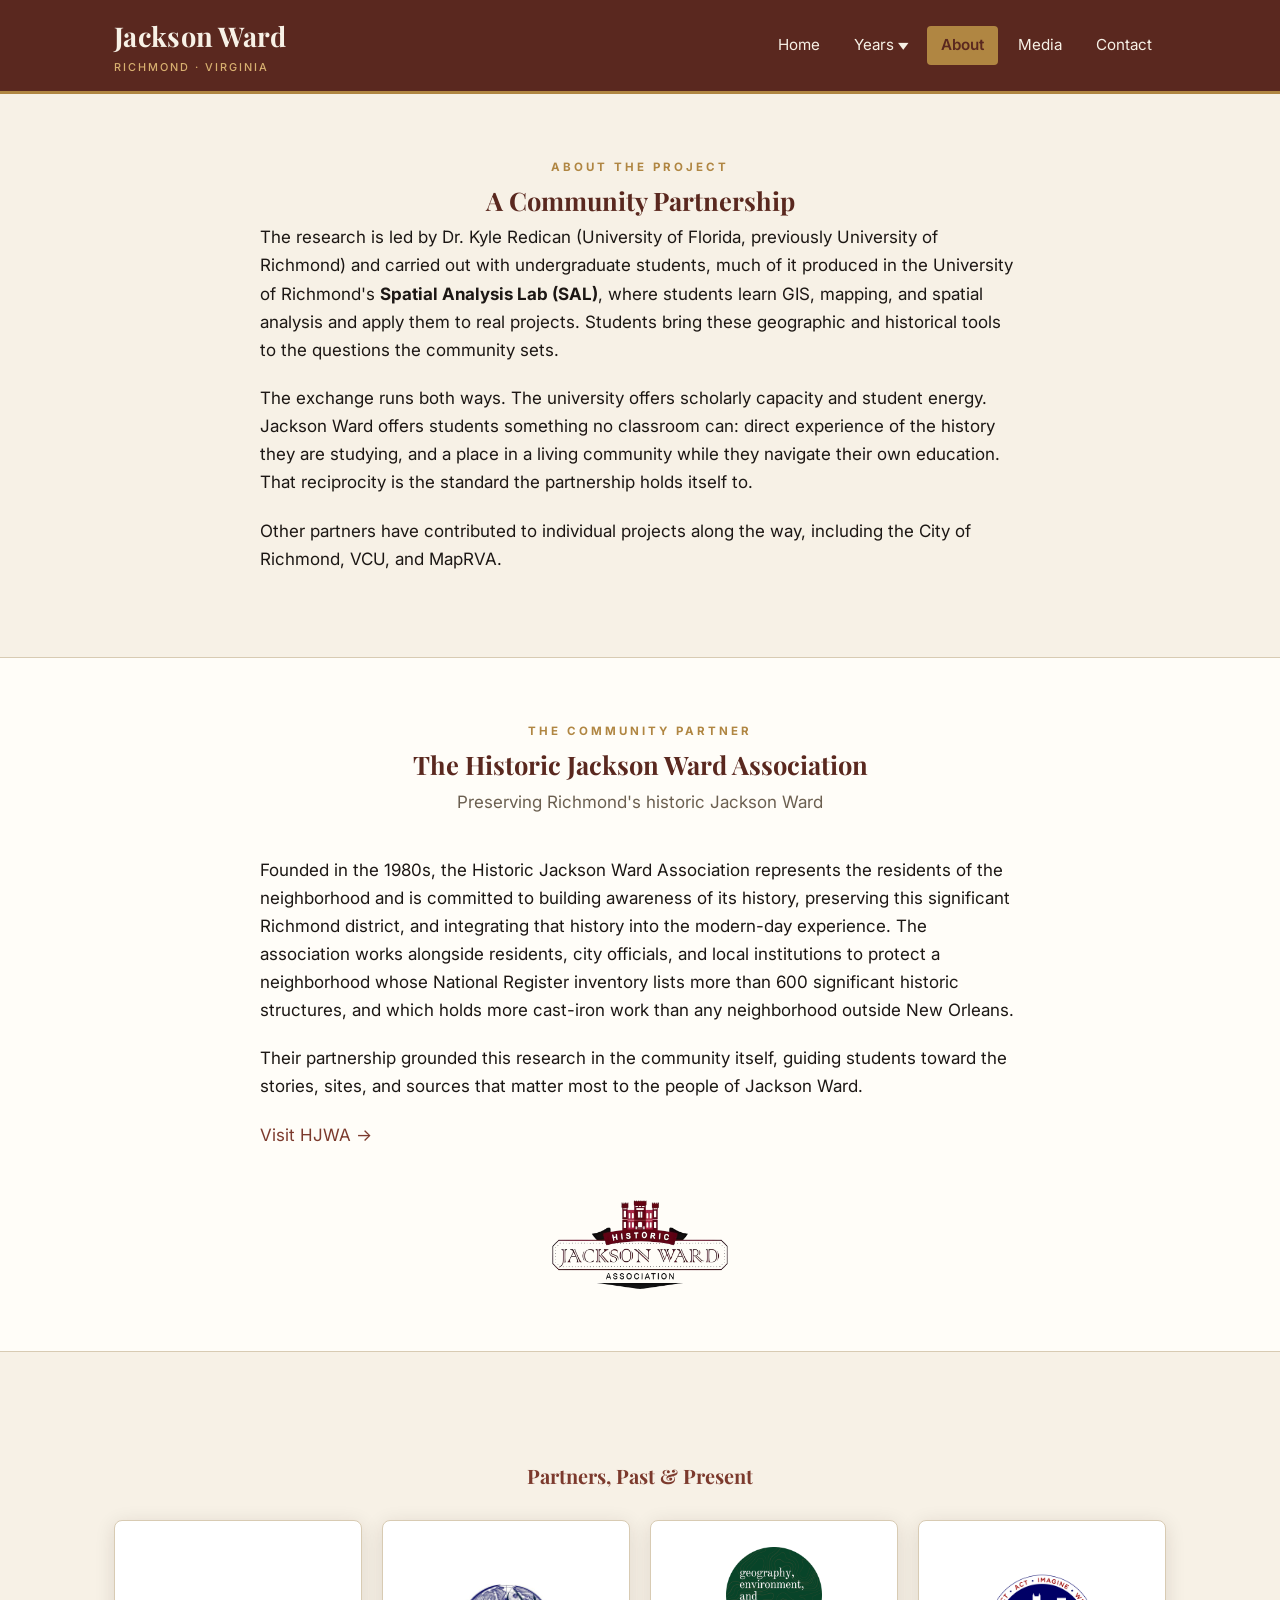
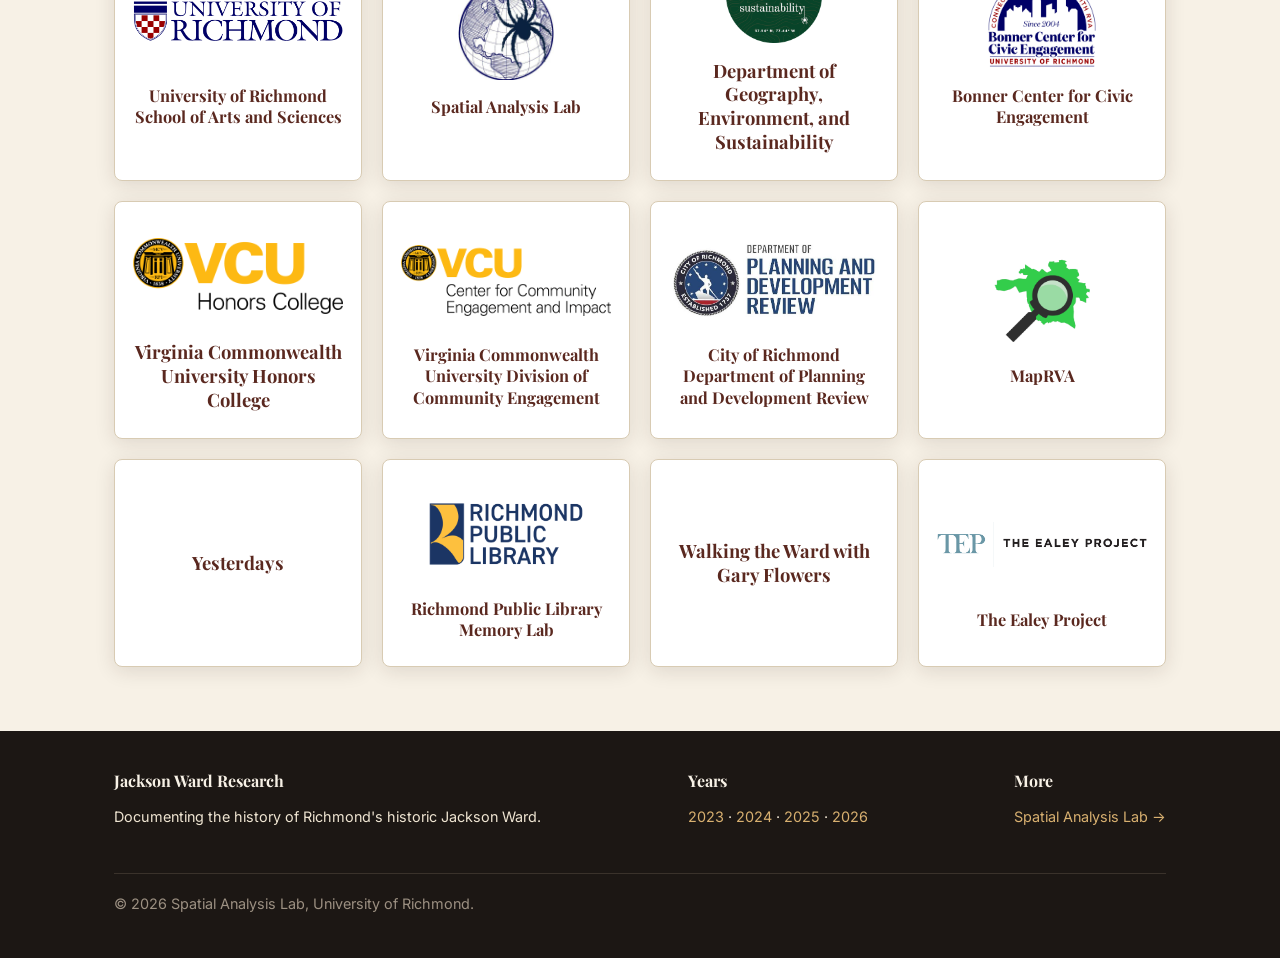
==== about.html @ 3faad3ff "Update section title in about.html" ====
<!DOCTYPE html>
<html lang="en">
<head>
  <meta charset="UTF-8" />
  <meta name="viewport" content="width=device-width, initial-scale=1.0" />
  <title>About | Jackson Ward Research</title>
  <meta name="description" content="About the partners behind the Jackson Ward research: the University of Richmond Department of Geography, Environment, and Sustainability, and the Historic Jackson Ward Association." />
  <link rel="preconnect" href="https://fonts.googleapis.com" />
  <link rel="preconnect" href="https://fonts.gstatic.com" crossorigin />
  <link href="https://fonts.googleapis.com/css2?family=Inter:wght@400;500;600&family=Playfair+Display:wght@600;700&display=swap" rel="stylesheet" />
  <link rel="stylesheet" href="css/style.css" />
  <link rel="icon" type="image/png" href="images/favicon.png" />
</head>
<body>
  <header class="site-header">
    <nav class="nav">
      <a class="brand" href="index.html">Jackson Ward <small>Richmond · Virginia</small></a>
      <button class="nav-toggle" aria-label="Menu">&#9776;</button>
      <ul class="nav-links">
        <li><a href="index.html">Home</a></li>
        <li class="dropdown">
          <button class="dropdown-toggle" aria-haspopup="true" aria-expanded="false">Years <span class="caret">&#9662;</span></button>
          <ul class="dropdown-menu">
            <li><a href="year-2023.html">2023</a></li>
            <li><a href="year-2024.html">2024</a></li>
            <li><a href="year-2025.html">2025</a></li>
            <li><a href="year-2026.html">2026</a></li>
          </ul>
        </li>
        <li><a href="about.html">About</a></li>
        <li><a href="media.html">Media</a></li>
        <li><a href="contact.html">Contact</a></li>
      </ul>
    </nav>
  </header>

  <section>
    <div class="container">
      <span class="eyebrow">About the Project</span>
      <h1 class="section-title">A Community Partnership</h1>
      <div class="prose">
        <p>The research is led by Dr. Kyle Redican (University of Florida, previously University of Richmond) and carried out with undergraduate students, much of it produced in the University of Richmond's <strong>Spatial Analysis Lab (SAL)</strong>, where students learn GIS, mapping, and spatial analysis and apply them to real projects. Students bring these geographic and historical tools to the questions the community sets.</p>
        <p>The exchange runs both ways. The university offers scholarly capacity and student energy. Jackson Ward offers students something no classroom can: direct experience of the history they are studying, and a place in a living community while they navigate their own education. That reciprocity is the standard the partnership holds itself to.</p>
        <p>Other partners have contributed to individual projects along the way, including the City of Richmond, VCU, and MapRVA.</p>      </div>
    </div>
  </section>

  <section class="section-alt" style="padding-bottom:34px;">
    <div class="container">
      <span class="eyebrow">The Community Partner</span>
      <h2 class="section-title">The Historic Jackson Ward Association</h2>
      <p class="section-intro">Preserving Richmond's historic Jackson Ward</p>
      <div class="prose">
        <p>Founded in the 1980s, the Historic Jackson Ward Association represents the residents of the neighborhood and is committed to building awareness of its history, preserving this significant Richmond district, and integrating that history into the modern-day experience. The association works alongside residents, city officials, and local institutions to protect a neighborhood whose National Register inventory lists more than 600 significant historic structures, and which holds more cast-iron work than any neighborhood outside New Orleans.</p>
        <p>Their partnership grounded this research in the community itself, guiding students toward the stories, sites, and sources that matter most to the people of Jackson Ward.</p>
        <p><a href="https://www.hjwa.org/" target="_blank" rel="noopener">Visit HJWA &rarr;</a></p>
        <img src="images/logos/HJWA_Logo.png" alt="Historic Jackson Ward Association" style="max-width:340px; margin:12px auto 0;" />
      </div>
    </div>
  </section>

 <section>
   <div class="container">
      <h3 style="text-align:center; color:var(--brick); margin:48px 0 0;">Partners, Past &amp; Present</h3>
      <div class="partner-grid">

        <a class="partner-tile" href="https://as.richmond.edu/" target="_blank" rel="noopener">
          <div class="partner-logo"><img src="images/logos/richmondlogo.png" alt="University of Richmond" /></div>
          <div class="partner-name">University of Richmond School of Arts and Sciences</div>
        </a>

        <a class="partner-tile" href="https://sal-urichmond.hub.arcgis.com/" target="_blank" rel="noopener">
          <div class="partner-logo"><img src="images/logos/sallogo.jpg" alt="Spatial Analysis Lab, University of Richmond" /></div>
          <div class="partner-name">Spatial Analysis Lab</div>
        </a>

        <a class="partner-tile text-tile" href="https://geography.richmond.edu/" target="_blank" rel="noopener">
          <div class="partner-logo"><img src="images/logos/ges-logo.png" alt="Spatial Analysis Lab, University of Richmond" /></div>
          <div class="partner-name">Department of Geography, Environment, and Sustainability</div>
        </a>

        <a class="partner-tile" href="https://engage.richmond.edu/" target="_blank" rel="noopener">
          <div class="partner-logo"><img src="images/logos/bonnerlogo.png" alt="Bonner Center for Civic Engagement" /></div>
          <div class="partner-name">Bonner Center for Civic Engagement</div>
        </a>

        <a class="partner-tile text-tile" href="https://honors.vcu.edu/" target="_blank" rel="noopener">
          <div class="partner-logo"><img src="images/logos/vcu-honors-logo.png" alt="Bonner Center for Civic Engagement" /></div>
          <div class="partner-name">Virginia Commonwealth University Honors College</div>
        </a>

        <a class="partner-tile" href="https://community.vcu.edu/" target="_blank" rel="noopener">
          <div class="partner-logo"><img src="images/logos/vcu-engagement-logo.png" alt="VCU Division of Community Engagement" /></div>
          <div class="partner-name">Virginia Commonwealth University Division of Community Engagement</div>
        </a>

        <a class="partner-tile" href="https://www.rva.gov/index.php/planning-development-review" target="_blank" rel="noopener">
          <div class="partner-logo"><img src="images/logos/rva-planning-logo.jpeg" alt="City of Richmond Department of Planning and Development Review" /></div>
          <div class="partner-name">City of Richmond Department of Planning and Development Review</div>
        </a>

        <a class="partner-tile" href="https://maprva.org/" target="_blank" rel="noopener">
          <div class="partner-logo"><img src="images/logos/maprva-logo.png" alt="MapRVA" /></div>
          <div class="partner-name">MapRVA</div>
        </a>

        <a class="partner-tile text-tile" href="https://maprva.org/projects/yesterdays/" target="_blank" rel="noopener">
          <div class="partner-name">Yesterdays</div>
        </a>

        <a class="partner-tile" href="https://rvalibrary.org/services/memory-lab/" target="_blank" rel="noopener">
          <div class="partner-logo"><img src="images/logos/rpl-logo.png" alt="Richmond Public Library" /></div>
          <div class="partner-name">Richmond Public Library Memory Lab</div>
        </a>

        <a class="partner-tile text-tile" href="https://www.walkingtheward.com/" target="_blank" rel="noopener">
          <div class="partner-name">Walking the Ward with Gary Flowers</div>
        </a>

        <a class="partner-tile" href="https://ealeyproject.org/" target="_blank" rel="noopener">
          <div class="partner-logo"><img src="images/logos/ealey-logo.png" alt="The Ealey Project" /></div>
          <div class="partner-name">The Ealey Project</div>
        </a>
      </div>
      </div>
    </div>
  </section>

  <footer class="site-footer">
    <div class="container">
      <div>
        <h4>Jackson Ward Research</h4>
        <p>Documenting the history of Richmond's historic Jackson Ward.</p>
      </div>
      <div>
        <h4>Years</h4>
        <p><a href="year-2023.html">2023</a> · <a href="year-2024.html">2024</a> · <a href="year-2025.html">2025</a> · <a href="year-2026.html">2026</a></p>
      </div>
      <div>
        <h4>More</h4>
        <p><a href="https://sal-urichmond.hub.arcgis.com/" target="_blank" rel="noopener">Spatial Analysis Lab &rarr;</a></p>
      </div>
      <p class="copyright">&copy; 2026 Spatial Analysis Lab, University of Richmond.</p>
    </div>
  </footer>

  <script src="js/main.js"></script>
</body>
</html>
---- css/style.css ----
/* ===========================================================
   Jackson Ward Research - shared stylesheet
   Palette inspired by the brick, brass, and warm tones of
   Jackson Ward's historic architecture.
   =========================================================== */

:root {
  --ink: #1c1714;
  --brick: #7c3a2d;
  --brick-dark: #5a281f;
  --brass: #b08642;
  --brass-light: #d8b070;
  --cream: #f7f1e6;
  --cream-2: #efe5d2;
  --paper: #fffdf8;
  --line: #d8cbb3;
  --muted: #6b5f50;
  --shadow: 0 4px 20px rgba(40, 24, 16, 0.12);
  --maxw: 1100px;
  --font-head: "Playfair Display", Georgia, "Times New Roman", serif;
  --font-body: "Inter", -apple-system, BlinkMacSystemFont, "Segoe UI", Helvetica, Arial, sans-serif;
}

* { box-sizing: border-box; }

html { scroll-behavior: smooth; }

body {
  margin: 0;
  font-family: var(--font-body);
  color: var(--ink);
  background: var(--cream);
  line-height: 1.65;
  font-size: 17px;
}

h1, h2, h3, h4 {
  font-family: var(--font-head);
  font-weight: 700;
  line-height: 1.2;
  color: var(--brick-dark);
  margin: 0 0 0.5em;
}

a { color: var(--brick); text-decoration: none; }
a:hover { text-decoration: underline; }

img { max-width: 100%; display: block; }

.container {
  max-width: var(--maxw);
  margin: 0 auto;
  padding: 0 24px;
}

/* ---------- Header / Nav ---------- */
.site-header {
  position: sticky;
  top: 0;
  z-index: 100;
  background: var(--brick-dark);
  color: var(--cream);
  border-bottom: 3px solid var(--brass);
}
.nav {
  display: flex;
  align-items: center;
  justify-content: space-between;
  max-width: var(--maxw);
  margin: 0 auto;
  padding: 14px 24px;
}
.brand {
  font-family: var(--font-head);
  font-size: 1.7rem;
  font-weight: 700;
  color: var(--cream);
  letter-spacing: 0.3px;
}
.brand:hover { text-decoration: none; color: var(--brass-light); }
.brand small {
  display: block;
  font-family: var(--font-body);
  font-size: 0.68rem;
  letter-spacing: 2px;
  text-transform: uppercase;
  color: var(--brass-light);
  font-weight: 500;
}
.nav-links {
  display: flex;
  align-items: center;
  gap: 6px;
  list-style: none;
  margin: 0;
  padding: 0;
}
.nav-links > li { display: flex; align-items: center; }
.nav-links a {
  color: var(--cream);
  padding: 8px 14px;
  border-radius: 4px;
  font-size: 0.95rem;
  line-height: 1.5;
  display: inline-flex;
  align-items: center;
  transition: background 0.2s, color 0.2s;
}
.nav-links a:hover { background: transparent; color: var(--brass-light); text-decoration: none; }
.nav-links a.active { background: var(--brass); color: var(--brick-dark); font-weight: 600; }

.nav-toggle {
  display: none;
  background: none;
  border: 0;
  color: var(--cream);
  font-size: 1.6rem;
  cursor: pointer;
}

/* ---------- Nav dropdown ---------- */
.dropdown { position: relative; }
.dropdown-toggle {
  font-family: inherit;
  font-size: 0.95rem;
  line-height: 1.5;
  color: var(--cream);
  background: none;
  border: 0;
  cursor: pointer;
  margin: 0;
  padding: 8px 14px;
  border-radius: 4px;
  display: inline-flex;
  align-items: center;
  gap: 6px;
  transition: background 0.2s, color 0.2s;
}
.dropdown-toggle:hover { background: transparent; color: var(--brass-light); }
.dropdown-toggle .caret { font-size: 0.9em; display: inline-block; transform: scaleX(1.5); transition: transform 0.2s; }
.dropdown.open .dropdown-toggle .caret { transform: rotate(180deg) scaleX(1.5); }
.dropdown.active-parent .dropdown-toggle { background: var(--brass); color: var(--brick-dark); font-weight: 600; }

.dropdown-menu {
  list-style: none;
  margin: 8px 0 0;
  padding: 6px;
  position: absolute;
  top: 100%;
  left: 0;
  min-width: 130px;
  background: var(--brick-dark);
  border: 1px solid var(--brass);
  border-radius: 6px;
  box-shadow: 0 8px 24px rgba(20,12,8,0.4);
  display: none;
  z-index: 200;
}
/* invisible bridge over the gap so hover stays open between button and menu */
.dropdown-menu::before {
  content: "";
  position: absolute;
  top: -10px;
  left: 0;
  right: 0;
  height: 12px;
}
.dropdown:hover .dropdown-menu,
.dropdown.open .dropdown-menu { display: block; }
.dropdown-menu li { margin: 0; }
.dropdown-menu a {
  display: block;
  color: var(--cream);
  padding: 8px 14px;
  border-radius: 4px;
  font-size: 0.95rem;
  white-space: nowrap;
}
.dropdown-menu a:hover { background: rgba(255,255,255,0.1); text-decoration: none; }
.dropdown-menu a.active { background: var(--brass); color: var(--brick-dark); font-weight: 600; }

/* ---------- Hero ---------- */
.hero {
  background:
    linear-gradient(rgba(40, 18, 12, 0.55), rgba(40, 18, 12, 0.68)),
    url("../images/background.jpg") center 40%/cover no-repeat,
    url("../images/hero-placeholder.svg") center/cover no-repeat;
  background-color: var(--brick-dark);
  color: var(--cream);
  text-align: center;
  padding: 52px 24px 110px;
}
.hero h1 {
  color: var(--cream);
  font-size: clamp(2.2rem, 5vw, 3.6rem);
  margin-bottom: 0.3em;
}
.hero p {
  max-width: 640px;
  margin: 0 auto 1.6em;
  font-size: 1.15rem;
  color: var(--cream-2);
}
.hero .kicker {
  text-transform: uppercase;
  letter-spacing: 3px;
  font-size: 0.78rem;
  color: var(--brass-light);
  font-weight: 600;
  margin-bottom: 1em;
}

/* ---------- Buttons ---------- */
.btn {
  display: inline-block;
  background: var(--brass);
  color: var(--brick-dark);
  padding: 12px 26px;
  border-radius: 4px;
  font-weight: 600;
  letter-spacing: 0.3px;
  transition: background 0.2s, transform 0.1s;
}
.btn:hover { background: var(--brass-light); text-decoration: none; transform: translateY(-1px); }
.hero .btn { border: 1.5px solid var(--brass); }
.hero .btn:hover { background: var(--brick-dark); color: var(--brass); }

html { scroll-behavior: smooth; }
#years { scroll-margin-top: 78px; }
.btn-outline {
  background: transparent;
  border: 1.5px solid var(--brass-light);
  color: var(--cream);
  margin-left: 8px;
}
.btn-outline:hover { background: rgba(255,255,255,0.12); }

.back-link {
  display: inline-flex;
  align-items: center;
  gap: 9px;
  padding: 10px 20px;
  border: 1px solid var(--line);
  border-radius: 8px;
  background: var(--paper);
  color: var(--brick);
  font-weight: 600;
  font-size: 1rem;
  text-decoration: none;
  box-shadow: var(--shadow);
  transition: background 0.18s, color 0.18s, border-color 0.18s, box-shadow 0.18s;
}
.back-link .arrow { display: inline-block; transition: transform 0.18s; }
.back-link:hover {
  background: var(--brick);
  color: var(--cream);
  border-color: var(--brick);
  text-decoration: none;
  box-shadow: 0 8px 20px rgba(40,24,16,0.18);
}
.back-link:hover .arrow { transform: translateX(-4px); }

/* ---------- Sections ---------- */
section { padding: 64px 0; }
.section-alt { background: var(--paper); border-top: 1px solid var(--line); border-bottom: 1px solid var(--line); }
.section-title {
  text-align: center;
  margin-bottom: 8px;
}
.section-intro {
  text-align: center;
  max-width: 680px;
  margin: 0 auto 40px;
  color: var(--muted);
}
.eyebrow {
  display: block;
  text-align: center;
  text-transform: uppercase;
  letter-spacing: 3px;
  font-size: 0.72rem;
  color: var(--brass);
  font-weight: 700;
  margin-bottom: 8px;
}

.prose { max-width: 760px; margin: 0 auto; }
.prose p { margin: 0 0 1.2em; }
.prose h2 { margin-top: 1.6em; }
.prose h3 { margin-top: 1.4em; color: var(--brick); }

/* ---------- Card grid ---------- */
.grid {
  display: grid;
  grid-template-columns: repeat(auto-fill, minmax(260px, 1fr));
  gap: 26px;
}
.card {
  background: var(--paper);
  border: 1px solid var(--line);
  border-radius: 8px;
  overflow: hidden;
  box-shadow: var(--shadow);
  transition: transform 0.18s, box-shadow 0.18s;
  display: flex;
  flex-direction: column;
  text-decoration: none;
  color: inherit;
}
.card:hover { transform: translateY(-4px); box-shadow: 0 10px 28px rgba(40,24,16,0.18); text-decoration: none; }
.card-cue {
  display: inline-block;
  margin-top: 14px;
  color: var(--brass);
  font-weight: 600;
  font-size: 0.95rem;
}
.card:hover .card-cue { color: var(--brick); }
.card .card-img {
  aspect-ratio: 4 / 3;
  background: var(--cream-2) center/cover no-repeat;
  display: flex;
  align-items: center;
  justify-content: center;
  color: var(--muted);
  font-size: 0.85rem;
  border-bottom: 1px solid var(--line);
}
.card .card-body { padding: 20px; flex: 1; }
.card h3 { margin-bottom: 4px; font-size: 1.2rem; }
.card .role {
  font-size: 0.78rem;
  text-transform: uppercase;
  letter-spacing: 1.5px;
  color: var(--brass);
  font-weight: 600;
  margin-bottom: 10px;
}
.card p { margin: 0; color: var(--muted); font-size: 0.95rem; }

/* ---------- Timeline ---------- */
.timeline { max-width: 760px; margin: 0 auto; position: relative; padding-left: 28px; }
.timeline::before {
  content: "";
  position: absolute;
  left: 7px; top: 6px; bottom: 6px;
  width: 2px;
  background: var(--brass);
}
.timeline-item { position: relative; margin-bottom: 34px; }
.timeline-item::before {
  content: "";
  position: absolute;
  left: -28px; top: 6px;
  width: 14px; height: 14px;
  border-radius: 50%;
  background: var(--brick);
  border: 3px solid var(--cream);
  box-shadow: 0 0 0 2px var(--brass);
}
.timeline-item .year {
  font-family: var(--font-head);
  font-size: 1.15rem;
  color: var(--brass);
  font-weight: 700;
}
.timeline-item p { margin: 4px 0 0; color: var(--ink); }

/* ---------- Gallery ---------- */
.gallery {
  columns: 3 240px;
  column-gap: 18px;
}
.gallery figure {
  margin: 0 0 18px;
  break-inside: avoid;
  border: 1px solid var(--line);
  border-radius: 6px;
  overflow: hidden;
  background: var(--paper);
  box-shadow: var(--shadow);
}
.gallery .ph {
  aspect-ratio: 3 / 2;
  background: var(--cream-2);
  display: flex;
  align-items: center;
  justify-content: center;
  color: var(--muted);
  font-size: 0.82rem;
  text-align: center;
  padding: 12px;
}
.gallery figcaption {
  padding: 10px 14px;
  font-size: 0.86rem;
  color: var(--muted);
  border-top: 1px solid var(--line);
}

/* ---------- Callout / note ---------- */
.note {
  max-width: 760px;
  margin: 32px auto 0;
  background: #fff8e8;
  border: 1px dashed var(--brass);
  border-radius: 8px;
  padding: 16px 20px;
  font-size: 0.92rem;
  color: var(--muted);
}
.note strong { color: var(--brick); }

/* ---------- Footer ---------- */
.site-footer {
  background: var(--ink);
  color: var(--cream-2);
  padding: 40px 0 28px;
  font-size: 0.9rem;
}
.site-footer .container { display: flex; flex-wrap: wrap; justify-content: space-between; gap: 20px; }
.site-footer a { color: var(--brass-light); }
.site-footer h4 { color: var(--cream); margin-bottom: 8px; font-size: 1rem; }
.site-footer .copyright { width: 100%; border-top: 1px solid #3a322b; padding-top: 18px; margin-top: 10px; color: #9c9082; }

/* ---------- Logo strip ---------- */
.logo-strip {
  background: var(--paper);
  border-bottom: 1px solid var(--line);
  padding: 22px 24px;
}
.logo-strip .inner {
  max-width: var(--maxw);
  margin: 0 auto;
  display: flex;
  align-items: center;
  justify-content: center;
  flex-wrap: wrap;
  gap: 18px 40px;
}
.logo-strip .label {
  text-transform: uppercase;
  letter-spacing: 2px;
  font-size: 0.72rem;
  font-weight: 600;
  color: var(--muted);
}
.logo-strip img { height: 52px; width: auto; display: block; }
.logo-strip img.tall { height: 64px; }

/* logos used inline within prose/about sections */
.partner-logo { height: 84px; width: auto; margin: 8px 0 4px; display: block; }
.about-logos { display: flex; align-items: center; gap: 30px; flex-wrap: wrap; margin: 0 0 18px; }
.about-logos img { height: 76px; width: auto; }

/* ---------- Lightbox (click to expand) ---------- */
.zoomable { cursor: zoom-in; }
.lightbox {
  position: fixed;
  inset: 0;
  z-index: 1000;
  display: none;
  align-items: center;
  justify-content: center;
  background: rgba(20, 12, 8, 0.92);
  padding: 28px;
  cursor: zoom-out;
}
.lightbox.open { display: flex; }
.lightbox img {
  max-width: 96vw;
  max-height: 90vh;
  width: auto;
  height: auto;
  border-radius: 6px;
  box-shadow: 0 10px 50px rgba(0,0,0,0.5);
  background: #fff;
}
.lightbox .lb-caption {
  position: absolute;
  bottom: 18px;
  left: 0; right: 0;
  text-align: center;
  color: var(--cream-2);
  font-size: 0.95rem;
  padding: 0 24px;
}
.lightbox .lb-close {
  position: absolute;
  top: 16px; right: 24px;
  color: var(--cream);
  font-size: 2.4rem;
  line-height: 1;
  background: none;
  border: 0;
  cursor: pointer;
  opacity: 0.85;
}
.lightbox .lb-close:hover { opacity: 1; }

/* ---------- Figures ---------- */
.figure {
  margin: 0 auto 36px;
  max-width: 860px;
  background: var(--paper);
  border: 1px solid var(--line);
  border-radius: 8px;
  overflow: hidden;
  box-shadow: var(--shadow);
}
.figure img { width: 100%; height: auto; background: #fff; }
.figure .img-placeholder {
  aspect-ratio: 4 / 3;
  display: flex;
  align-items: center;
  justify-content: center;
  text-align: center;
  padding: 24px;
  color: var(--muted);
  font-size: 0.92rem;
  background: repeating-linear-gradient(45deg, #fbf6ec, #fbf6ec 14px, #f4ead4 14px, #f4ead4 28px);
}
.figure figcaption {
  padding: 14px 20px;
  font-size: 0.92rem;
  color: var(--muted);
  border-top: 1px solid var(--line);
}
.figure figcaption strong { color: var(--brick); }

.figure-row {
  display: grid;
  grid-template-columns: repeat(auto-fit, minmax(300px, 1fr));
  gap: 26px;
  max-width: 900px;
  margin: 0 auto 36px;
}
.figure-row .figure { margin: 0; max-width: none; }

/* ---------- Research questions ---------- */
.rq-list { max-width: 760px; margin: 0 auto; list-style: none; padding: 0; }
.rq-list li {
  background: var(--paper);
  border-left: 4px solid var(--brass);
  border-radius: 0 6px 6px 0;
  padding: 14px 20px;
  margin-bottom: 14px;
  box-shadow: var(--shadow);
}
.rq-list .lead { font-weight: 600; color: var(--brick-dark); }

/* ---------- Stat highlights ---------- */
.stats {
  display: grid;
  grid-template-columns: repeat(auto-fit, minmax(180px, 1fr));
  gap: 20px;
  max-width: 860px;
  margin: 0 auto 8px;
}
.stat {
  background: var(--brick-dark);
  color: var(--cream);
  border-radius: 8px;
  padding: 22px 20px;
  text-align: center;
  border-bottom: 3px solid var(--brass);
}
.stat .num { font-family: var(--font-head); font-size: 2.1rem; color: var(--brass-light); line-height: 1.1; }
.stat .label { font-size: 0.85rem; color: var(--cream-2); margin-top: 6px; }

/* ---------- Team list ---------- */
.team { max-width: 760px; margin: 0 auto; }
.team-group { margin-bottom: 20px; }
.team-group h4 { color: var(--brick); margin-bottom: 6px; }
.team-group p { margin: 0; color: var(--ink); }

/* ---------- Embed (kiosk / interactive) ---------- */
.embed {
  max-width: 980px;
  margin: 0 auto;
}
.embed-frame {
  position: relative;
  width: 100%;
  aspect-ratio: 16 / 9;
  border-radius: 8px;
  overflow: hidden;
  border: 1px solid var(--line);
  box-shadow: var(--shadow);
  background: var(--paper);
}
.embed-frame iframe {
  position: absolute;
  inset: 0;
  width: 100%;
  height: 100%;
  border: 0;
}
.embed-placeholder {
  position: absolute;
  inset: 0;
  display: flex;
  flex-direction: column;
  align-items: center;
  justify-content: center;
  text-align: center;
  padding: 32px;
  color: var(--muted);
  background:
    repeating-linear-gradient(45deg, #fbf6ec, #fbf6ec 14px, #f4ead4 14px, #f4ead4 28px);
}
.embed-placeholder .icon { font-size: 2.4rem; margin-bottom: 10px; }
.embed-placeholder h3 { color: var(--brick); margin: 0 0 6px; }
.embed-placeholder p { margin: 0; max-width: 460px; }

/* ---------- Poster ---------- */
.poster {
  max-width: 980px;
  margin: 0 auto 18px;
  background: var(--paper);
  border: 1px solid var(--line);
  border-radius: 8px;
  overflow: hidden;
  box-shadow: var(--shadow);
}
.poster img { width: 100%; height: auto; display: block; }
.poster .poster-bar {
  display: flex; flex-wrap: wrap; gap: 12px; align-items: center; justify-content: space-between;
  padding: 14px 20px; border-top: 1px solid var(--line);
}
.poster .poster-bar p { margin: 0; color: var(--muted); font-size: 0.9rem; }
.poster-pending {
  max-width: 980px; margin: 0 auto;
  border: 2px dashed var(--brass);
  border-radius: 8px;
  padding: 40px 24px;
  text-align: center;
  color: var(--muted);
  background: #fff8e8;
}

/* ---------- Responsive ---------- */
@media (max-width: 760px) {
  .nav-toggle { display: block; }
  .nav-links {
    display: none;
    position: absolute;
    top: 100%; left: 0; right: 0;
    flex-direction: column;
    background: var(--brick-dark);
    padding: 8px 16px 16px;
    border-bottom: 3px solid var(--brass);
  }
  .nav-links.open { display: flex; }
  .nav-links a { padding: 12px 8px; }
  .gallery { columns: 1; }
  section { padding: 48px 0; }

  /* dropdown becomes inline on mobile */
  .dropdown-toggle { padding: 12px 8px; }
  .dropdown:hover .dropdown-menu { display: none; }
  .dropdown.open .dropdown-menu { display: block; }
  .dropdown-menu {
    position: static;
    border: 0;
    box-shadow: none;
    background: transparent;
    padding: 0 0 4px 14px;
    margin: 0;
    min-width: 0;
  }
}

.arrow-list {
  list-style: none;
  padding-left: 0;
  margin: 0 0 1.2em;
}
.arrow-list li {
  position: relative;
  padding-left: 1.9em;
  margin-bottom: 0.7em;
  color: var(--ink);
}
.arrow-list li::before {
  content: "\2794";
  position: absolute;
  left: 0;
  top: 0;
  color: var(--brass);
  font-weight: 700;
}
.partner-grid {
  display: grid;
  grid-template-columns: repeat(auto-fill, minmax(200px, 1fr));
  gap: 20px;
  margin-top: 32px;
}
.partner-tile {
  display: flex;
  flex-direction: column;
  align-items: center;
  justify-content: center;
  text-align: center;
  min-height: 190px;
  background: #fff;
  border: 1px solid var(--line);
  border-radius: 8px;
  padding: 26px 18px;
  text-decoration: none;
  color: inherit;
  box-shadow: var(--shadow);
  transition: transform 0.18s, box-shadow 0.18s;
}
.partner-tile:hover { transform: translateY(-4px); box-shadow: 0 10px 28px rgba(40,24,16,0.18); text-decoration: none; }
.partner-tile .partner-logo { height: 96px; display: flex; align-items: center; justify-content: center; margin: 0 0 16px; }
.partner-tile .partner-logo img { max-height: 96px; max-width: 100%; }
.partner-name { font-family: var(--font-head); font-weight: 700; color: var(--brick-dark); font-size: 1.02rem; line-height: 1.3; }
.partner-tile.text-tile .partner-name { font-size: 1.15rem; }
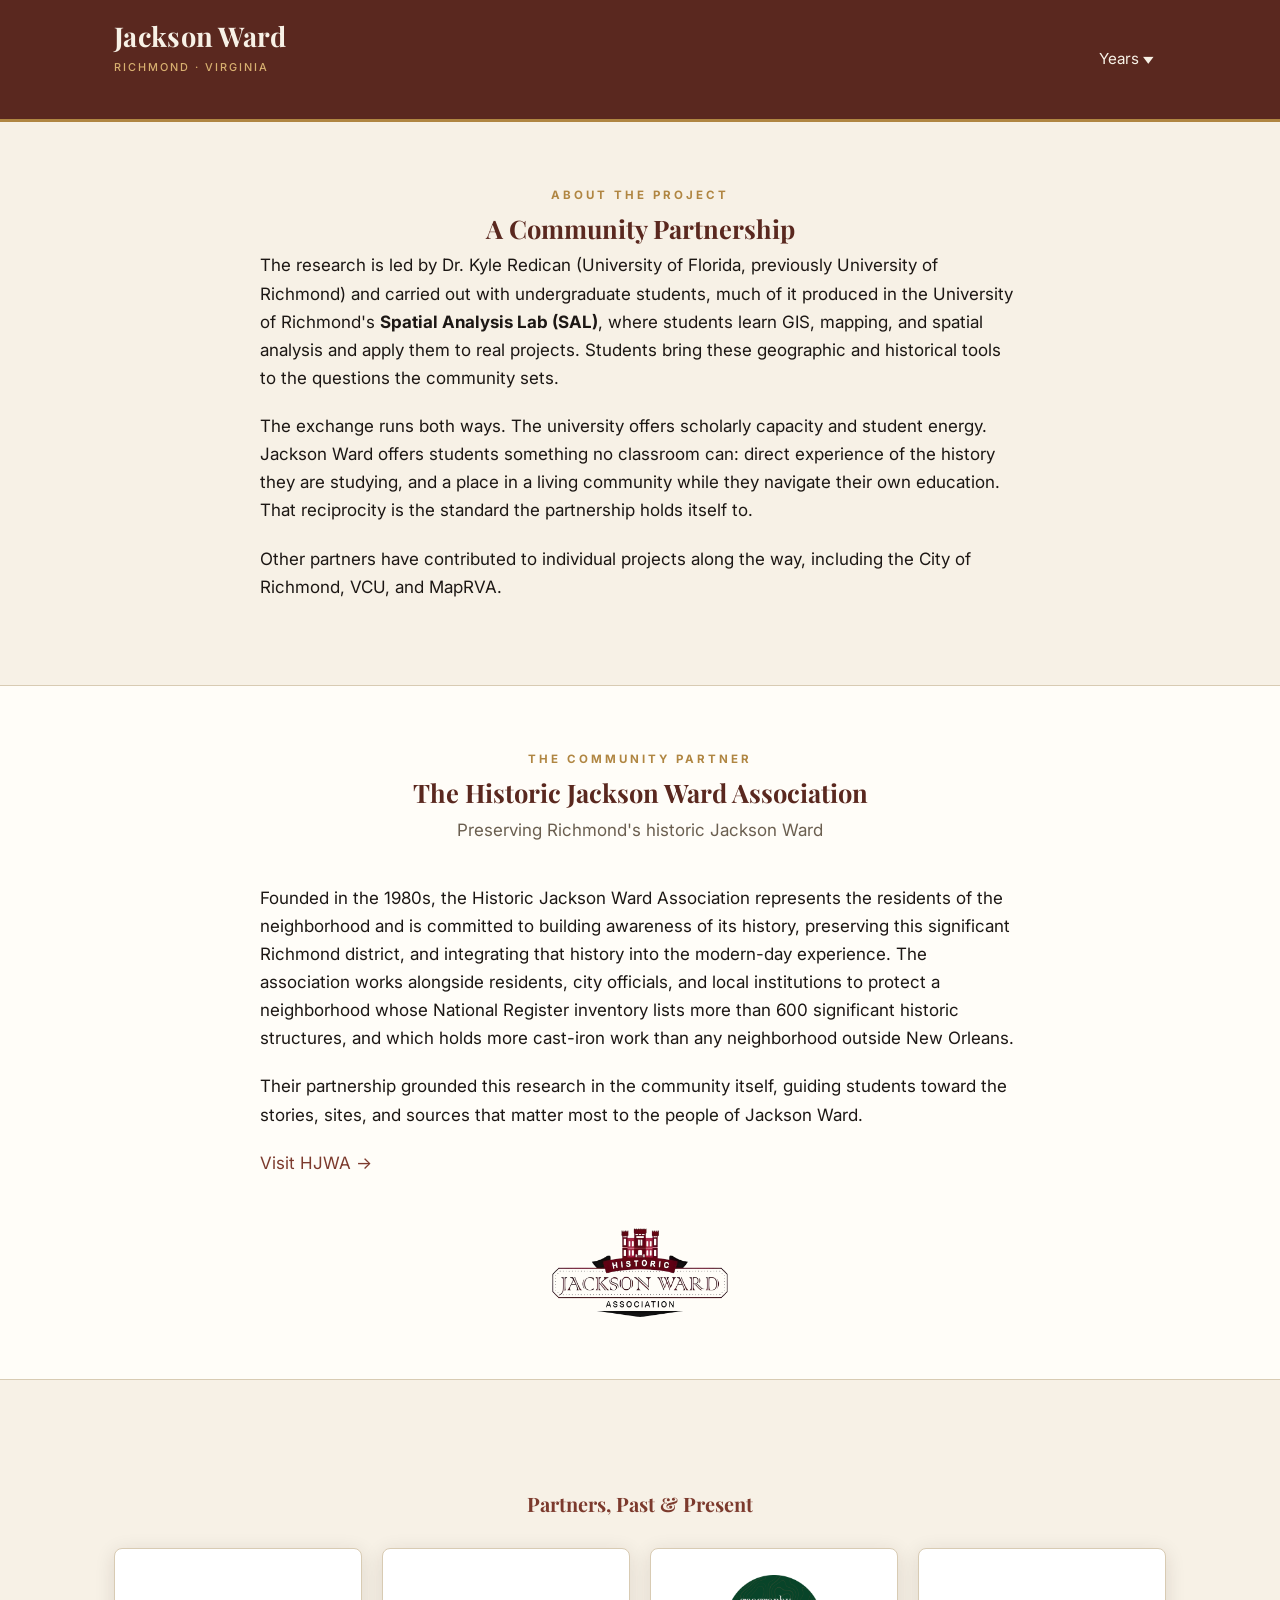
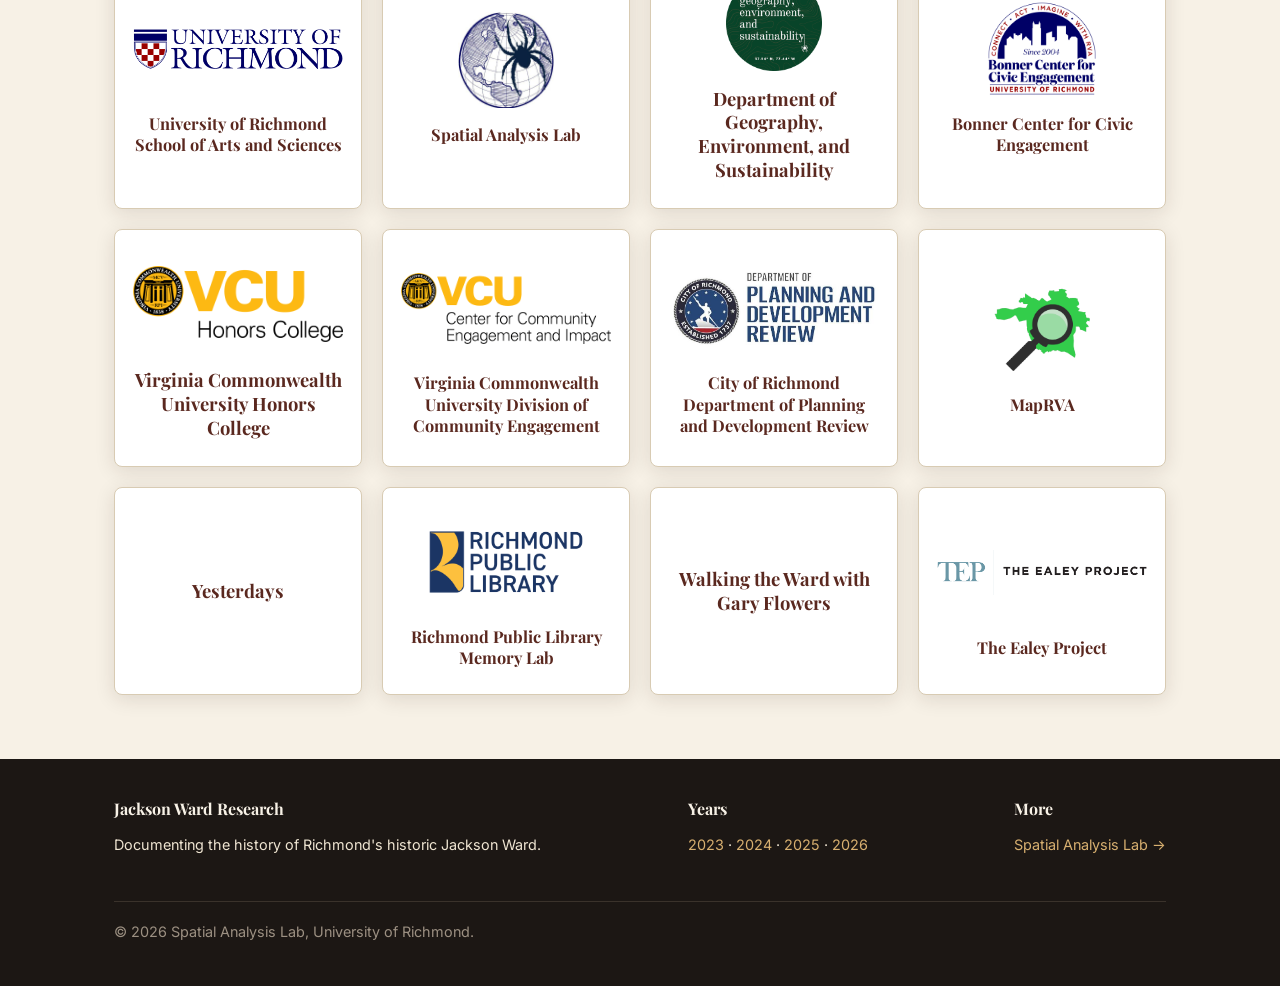
==== commit 06fed54a: "Refactor navigation structure in about.html" ====
--- a/about.html
+++ b/about.html
@@ -13,23 +13,30 @@
 </head>
 <body>
   <header class="site-header">
-    <nav class="nav">
-      <a class="brand" href="index.html">Jackson Ward <small>Richmond · Virginia</small></a>
-      <button class="nav-toggle" aria-label="Menu">&#9776;</button>
+   <nav class="nav">
+      <div class="nav-left">
+        <a class="brand" href="index.html">Jackson Ward <small>Richmond &middot; Virginia</small></a>
+        <div class="dropdown menu-dropdown">
+          <button class="dropdown-toggle menu-toggle" aria-label="Menu" aria-haspopup="true" aria-expanded="false">
+            <span></span><span></span><span></span>
+          </button>
+          <ul class="dropdown-menu">
+            <li><a href="about.html">About</a></li>
+            <li><a href="media.html">Media</a></li>
+            <li><a href="contact.html">Contact</a></li>
+          </ul>
+        </div>
+      </div>
       <ul class="nav-links">
-        <li><a href="index.html">Home</a></li>
         <li class="dropdown">
-          <button class="dropdown-toggle" aria-haspopup="true" aria-expanded="false">Years <span class="caret">&#9662;</span></button>
-          <ul class="dropdown-menu">
+          <button class="dropdown-toggle years-toggle" aria-haspopup="true" aria-expanded="false">Years <span class="caret">&#9662;</span></button>
+          <ul class="dropdown-menu dropdown-menu-right">
             <li><a href="year-2023.html">2023</a></li>
             <li><a href="year-2024.html">2024</a></li>
             <li><a href="year-2025.html">2025</a></li>
             <li><a href="year-2026.html">2026</a></li>
           </ul>
         </li>
-        <li><a href="about.html">About</a></li>
-        <li><a href="media.html">Media</a></li>
-        <li><a href="contact.html">Contact</a></li>
       </ul>
     </nav>
   </header>
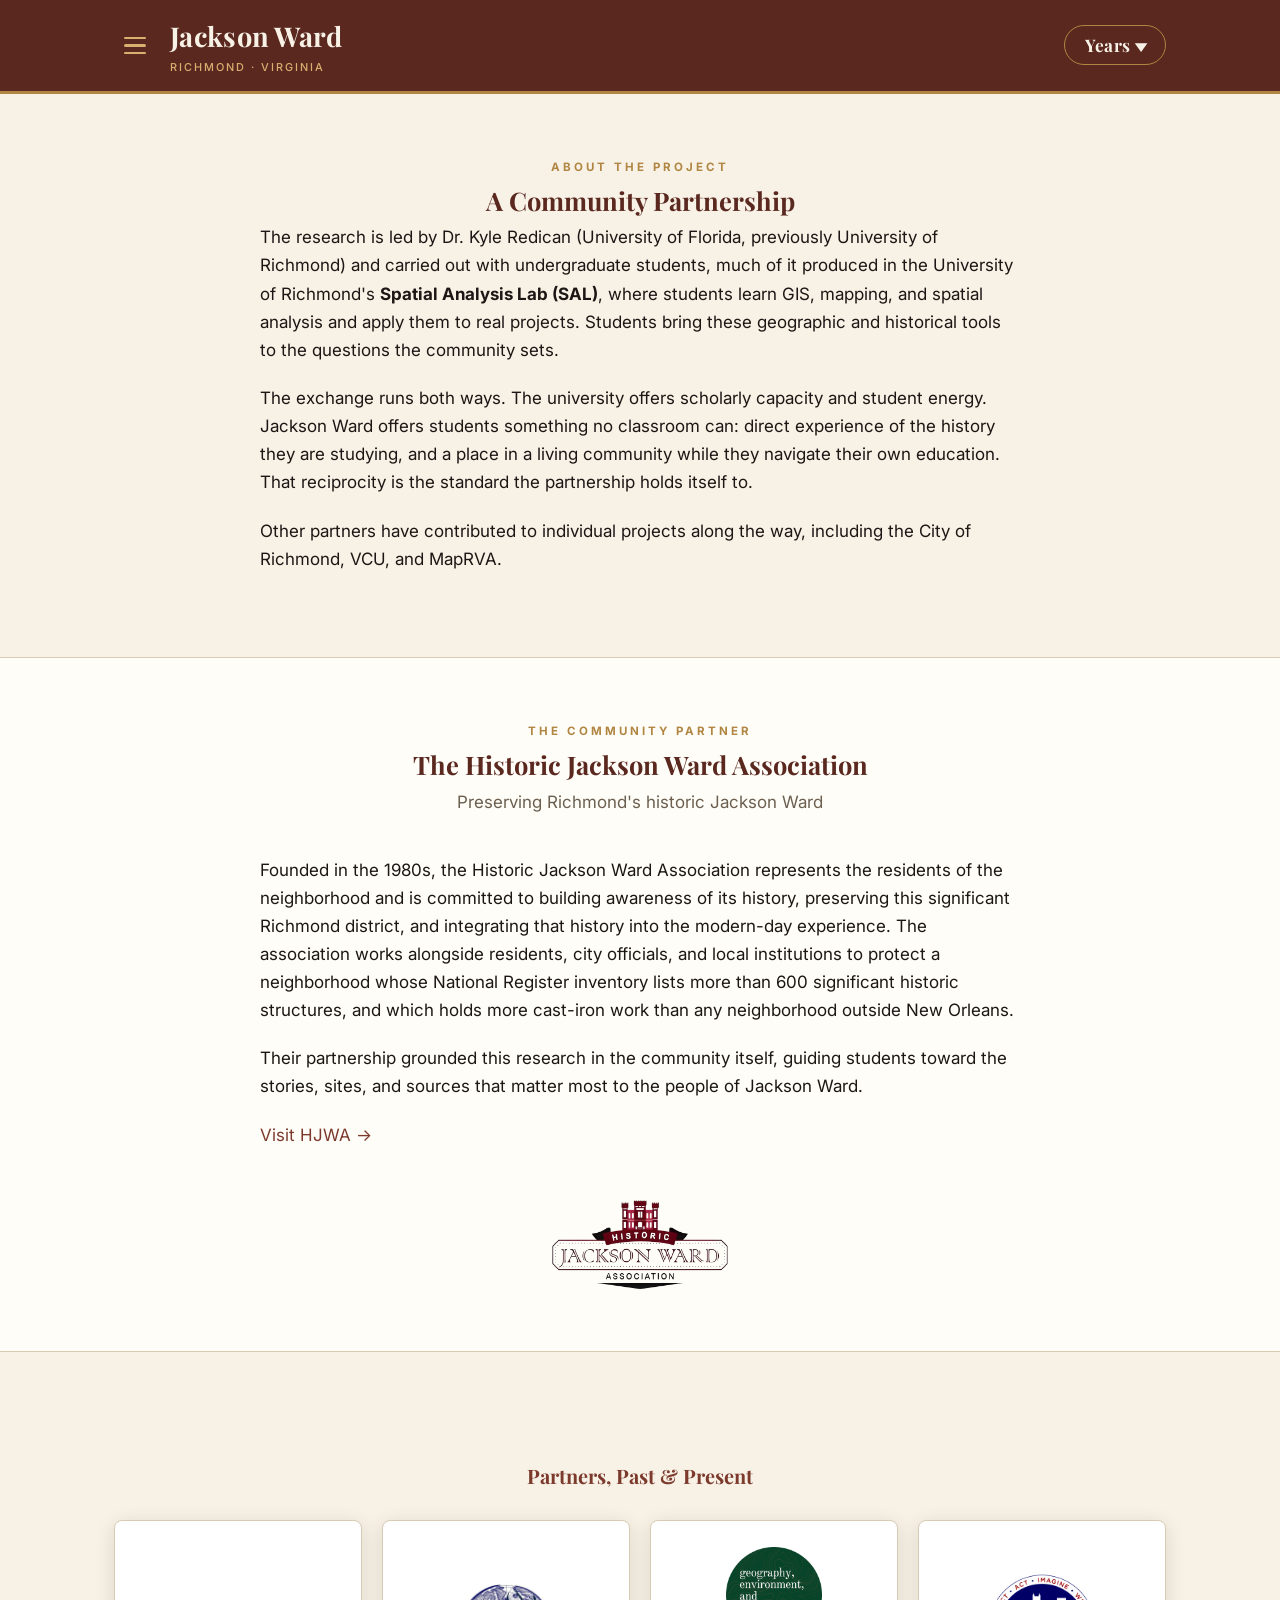
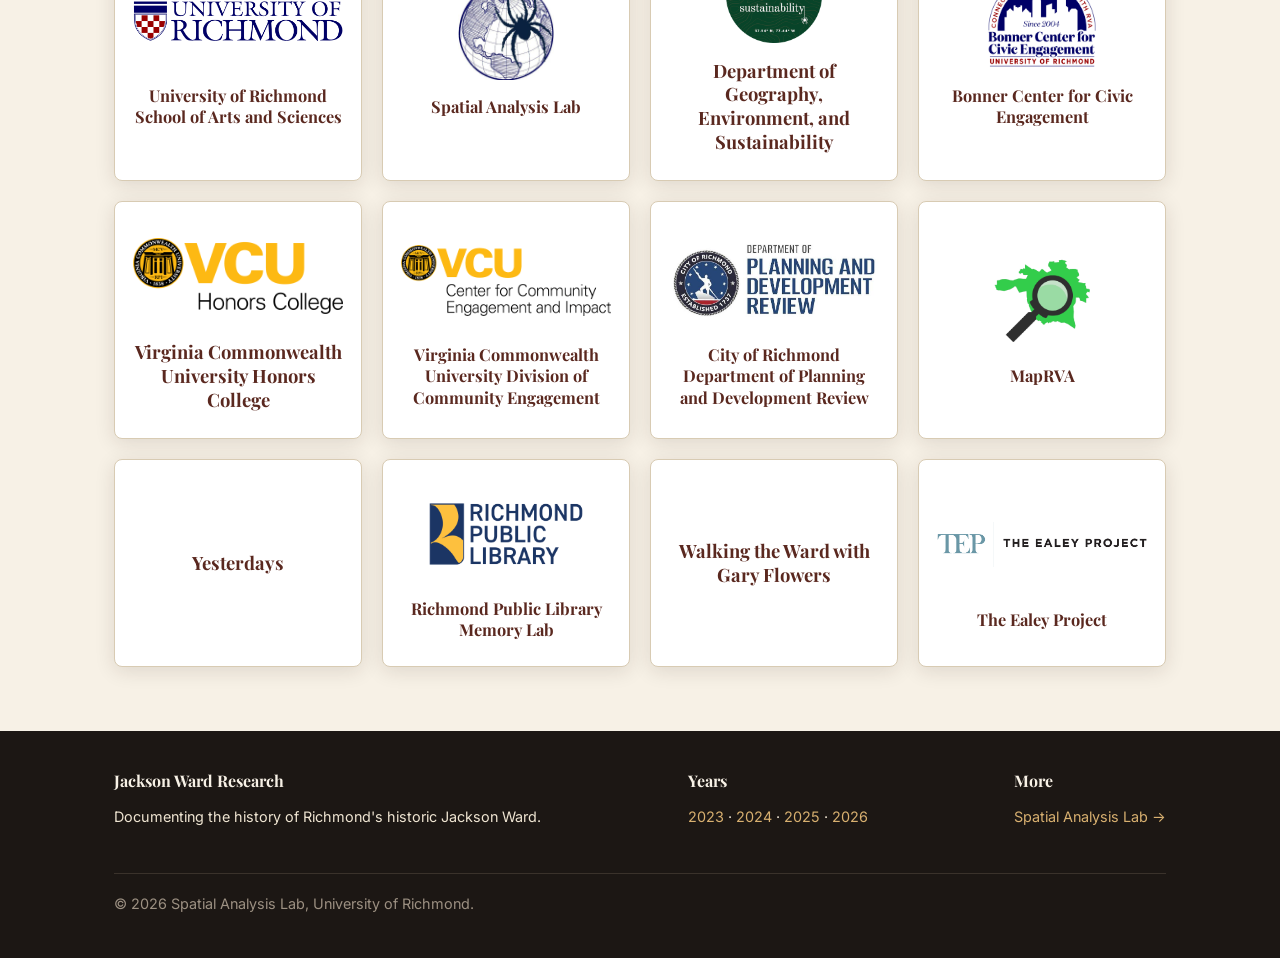
==== commit 8ca09f05: "Reposition brand link in about.html" ====
--- a/about.html
+++ b/about.html
@@ -15,7 +15,6 @@
   <header class="site-header">
    <nav class="nav">
       <div class="nav-left">
-        <a class="brand" href="index.html">Jackson Ward <small>Richmond &middot; Virginia</small></a>
         <div class="dropdown menu-dropdown">
           <button class="dropdown-toggle menu-toggle" aria-label="Menu" aria-haspopup="true" aria-expanded="false">
             <span></span><span></span><span></span>
@@ -26,6 +25,7 @@
             <li><a href="contact.html">Contact</a></li>
           </ul>
         </div>
+        <a class="brand" href="index.html">Jackson Ward <small>Richmond &middot; Virginia</small></a>
       </div>
       <ul class="nav-links">
         <li class="dropdown">
--- a/css/style.css
+++ b/css/style.css
@@ -640,37 +640,49 @@
 }
 
 /* ---------- Responsive ---------- */
+/* ---------- Nav: left menu (hamburger) + Years pill ---------- */
+.nav-left { display: flex; align-items: center; gap: 14px; }
+.menu-dropdown { position: relative; }
+.menu-toggle {
+  display: flex; flex-direction: column; justify-content: center; gap: 5px;
+  width: 42px; height: 40px; padding: 9px 10px;
+  background: none; border: 0; border-radius: 6px; cursor: pointer;
+}
+.menu-toggle span {
+  display: block; width: 22px; height: 2.5px; border-radius: 2px;
+  background: var(--cream); transition: background 0.2s, transform 0.2s, opacity 0.2s;
+}
+.menu-toggle:hover span { background: var(--brass-light); }
+.menu-dropdown .dropdown-menu { left: 0; right: auto; }
+.menu-dropdown.active-parent .menu-toggle { background: none; }
+.menu-dropdown.active-parent .menu-toggle span { background: var(--brass-light); }
+.menu-dropdown.open .menu-toggle span:nth-child(1) { transform: translateY(7.5px) rotate(45deg); }
+.menu-dropdown.open .menu-toggle span:nth-child(2) { opacity: 0; }
+.menu-dropdown.open .menu-toggle span:nth-child(3) { transform: translateY(-7.5px) rotate(-45deg); }
+
+.years-toggle {
+  font-family: var(--font-head);
+  font-size: 1.08rem;
+  font-weight: 700;
+  letter-spacing: 0.4px;
+  color: var(--cream);
+  border: 1.5px solid var(--brass);
+  border-radius: 999px;
+  padding: 6px 20px;
+}
+.years-toggle:hover { background: var(--brass); color: var(--brick-dark); }
+.dropdown.active-parent .years-toggle { background: var(--brass); color: var(--brick-dark); }
+.dropdown-menu-right { left: auto; right: 0; }
+
+/* ---------- Responsive ---------- */
 @media (max-width: 760px) {
-  .nav-toggle { display: block; }
-  .nav-links {
-    display: none;
-    position: absolute;
-    top: 100%; left: 0; right: 0;
-    flex-direction: column;
-    background: var(--brick-dark);
-    padding: 8px 16px 16px;
-    border-bottom: 3px solid var(--brass);
-  }
-  .nav-links.open { display: flex; }
-  .nav-links a { padding: 12px 8px; }
+  .nav { padding: 12px 16px; }
+  .brand { font-size: 1.4rem; }
+  .nav-left { gap: 8px; }
+  .years-toggle { font-size: 1rem; padding: 6px 16px; }
   .gallery { columns: 1; }
   section { padding: 48px 0; }
-
-  /* dropdown becomes inline on mobile */
-  .dropdown-toggle { padding: 12px 8px; }
-  .dropdown:hover .dropdown-menu { display: none; }
-  .dropdown.open .dropdown-menu { display: block; }
-  .dropdown-menu {
-    position: static;
-    border: 0;
-    box-shadow: none;
-    background: transparent;
-    padding: 0 0 4px 14px;
-    margin: 0;
-    min-width: 0;
-  }
-}
-
+}
 .arrow-list {
   list-style: none;
   padding-left: 0;
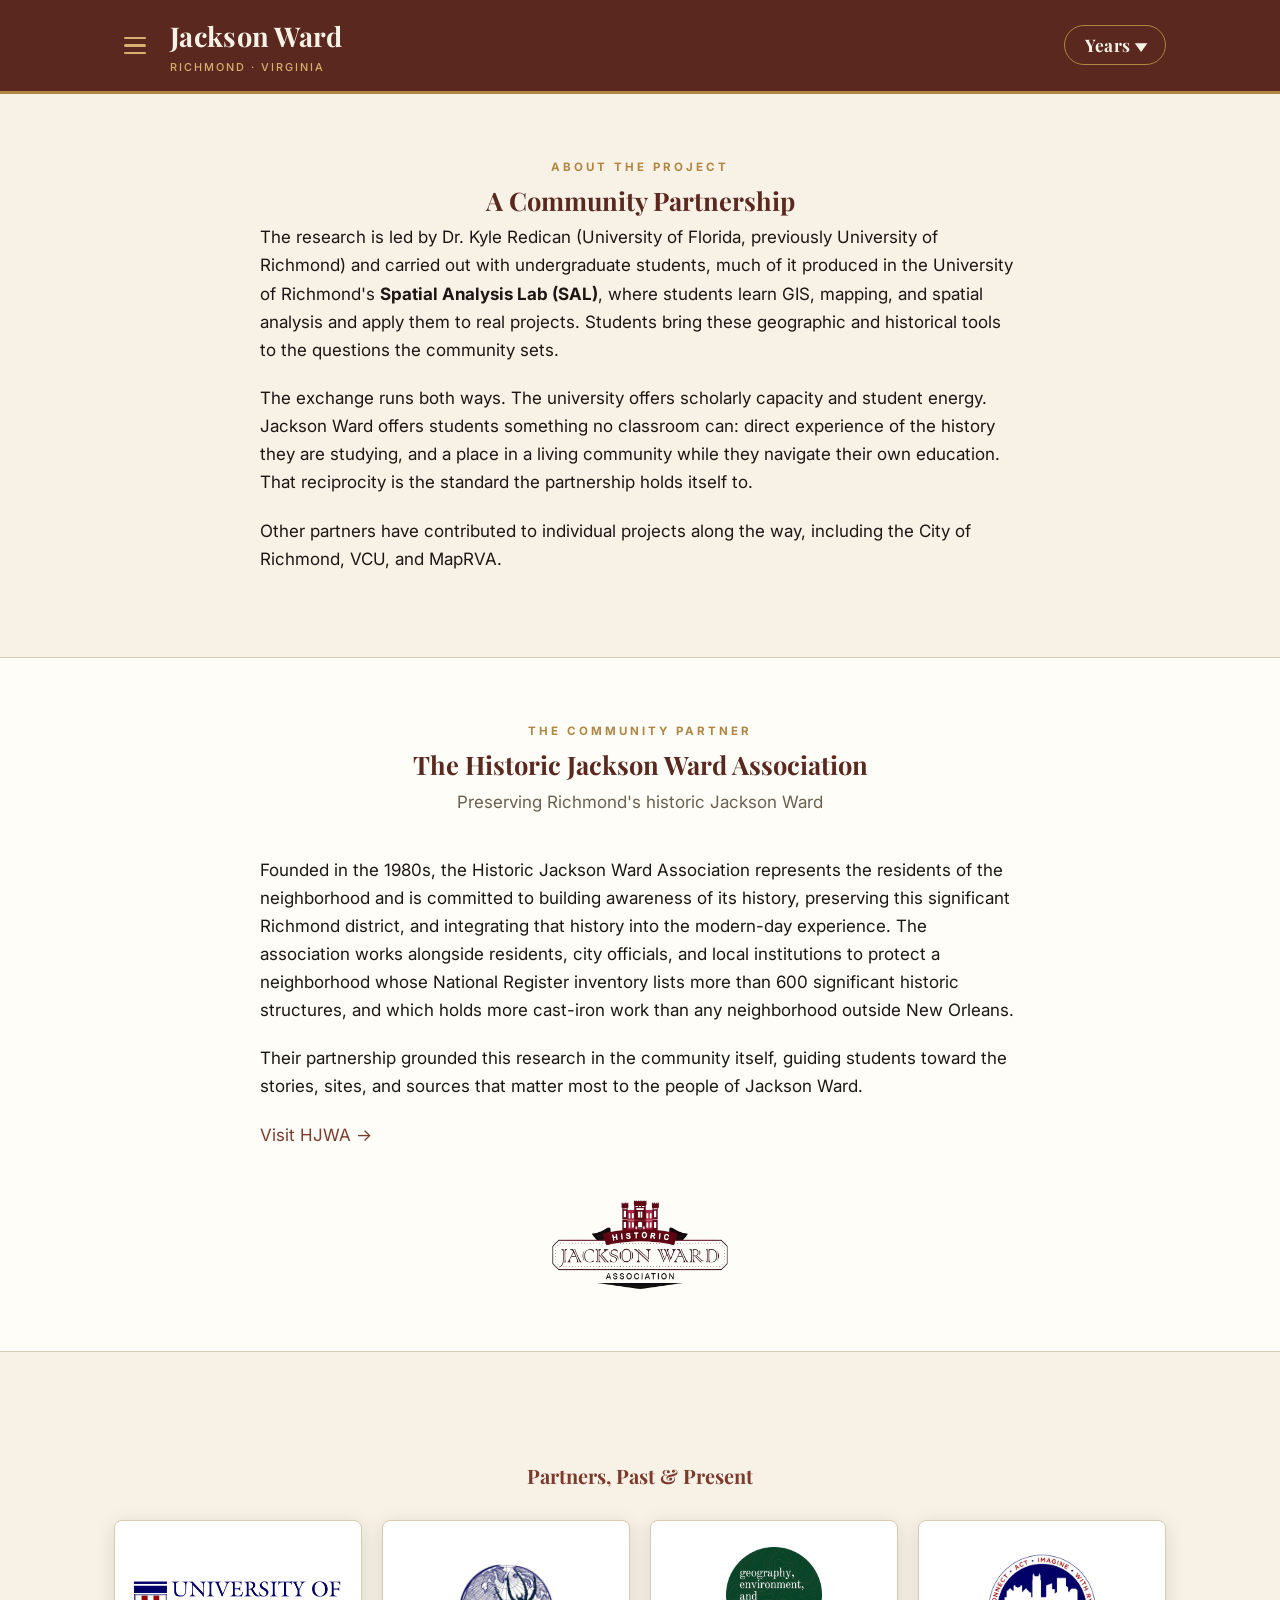
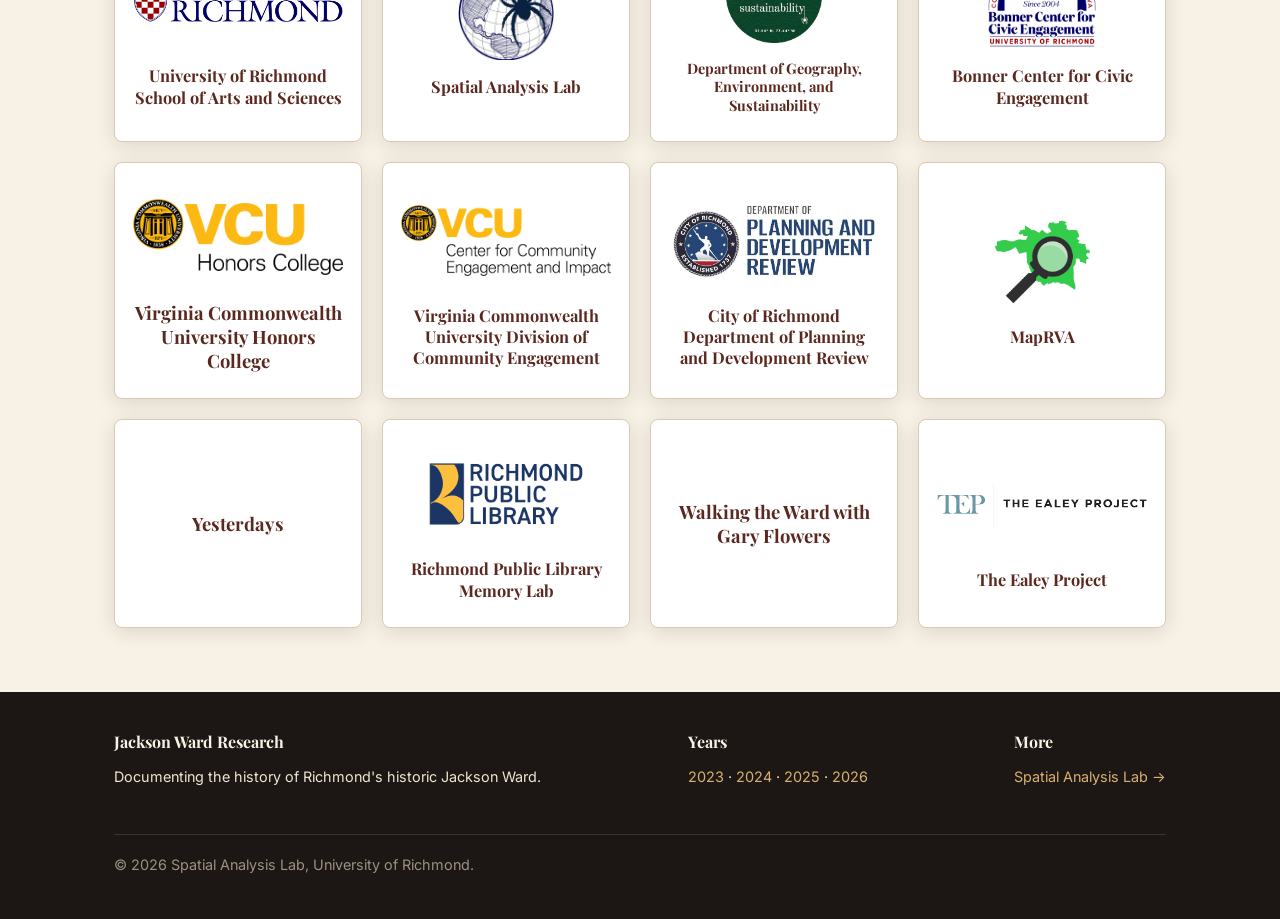
==== commit bdb4997a: "Change font size for partner name in about.html Updated the font size of the partner name in the abo" ====
--- a/about.html
+++ b/about.html
@@ -83,7 +83,7 @@
 
         <a class="partner-tile text-tile" href="https://geography.richmond.edu/" target="_blank" rel="noopener">
           <div class="partner-logo"><img src="images/logos/ges-logo.png" alt="Spatial Analysis Lab, University of Richmond" /></div>
-          <div class="partner-name">Department of Geography, Environment, and Sustainability</div>
+          <div class="partner-name" style="font-size:0.9rem;">Department of Geography, Environment, and Sustainability</div>
         </a>
 
         <a class="partner-tile" href="https://engage.richmond.edu/" target="_blank" rel="noopener">
--- a/css/style.css
+++ b/css/style.css
@@ -143,42 +143,47 @@
 
 .dropdown-menu {
   list-style: none;
-  margin: 8px 0 0;
-  padding: 6px;
+  margin: 12px 0 0;
+  padding: 8px;
   position: absolute;
   top: 100%;
   left: 0;
-  min-width: 130px;
+  min-width: 168px;
   background: var(--brick-dark);
   border: 1px solid var(--brass);
-  border-radius: 6px;
-  box-shadow: 0 8px 24px rgba(20,12,8,0.4);
-  display: none;
+  border-radius: 10px;
+  box-shadow: 0 16px 36px rgba(20,12,8,0.45);
   z-index: 200;
-}
-/* invisible bridge over the gap so hover stays open between button and menu */
-.dropdown-menu::before {
-  content: "";
-  position: absolute;
-  top: -10px;
-  left: 0;
-  right: 0;
-  height: 12px;
+  opacity: 0;
+  visibility: hidden;
+  transform: translateY(-10px) scale(0.98);
+  transform-origin: top left;
+  transition: opacity 0.22s ease, transform 0.26s cubic-bezier(0.16, 1, 0.3, 1), visibility 0.26s;
 }
 .dropdown:hover .dropdown-menu,
-.dropdown.open .dropdown-menu { display: block; }
-.dropdown-menu li { margin: 0; }
+.dropdown.open .dropdown-menu {
+  opacity: 1;
+  visibility: visible;
+  transform: translateY(0) scale(1);
+}
+.dropdown-menu li { margin: 2px 0; }
 .dropdown-menu a {
   display: block;
   color: var(--cream);
-  padding: 8px 14px;
-  border-radius: 4px;
-  font-size: 0.95rem;
+  padding: 9px 16px;
+  border-radius: 6px;
+  font-size: 0.98rem;
   white-space: nowrap;
+  transition: background 0.18s ease, color 0.18s ease, padding-left 0.18s ease;
+}
+.dropdown-menu a:hover {
+  background: var(--brass);
+  color: var(--brick-dark);
+  text-decoration: none;
+  padding-left: 22px;
 }
 .dropdown-menu a:hover { background: rgba(255,255,255,0.1); text-decoration: none; }
 .dropdown-menu a.active { background: var(--brass); color: var(--brick-dark); font-weight: 600; }
-
 /* ---------- Hero ---------- */
 .hero {
   background:
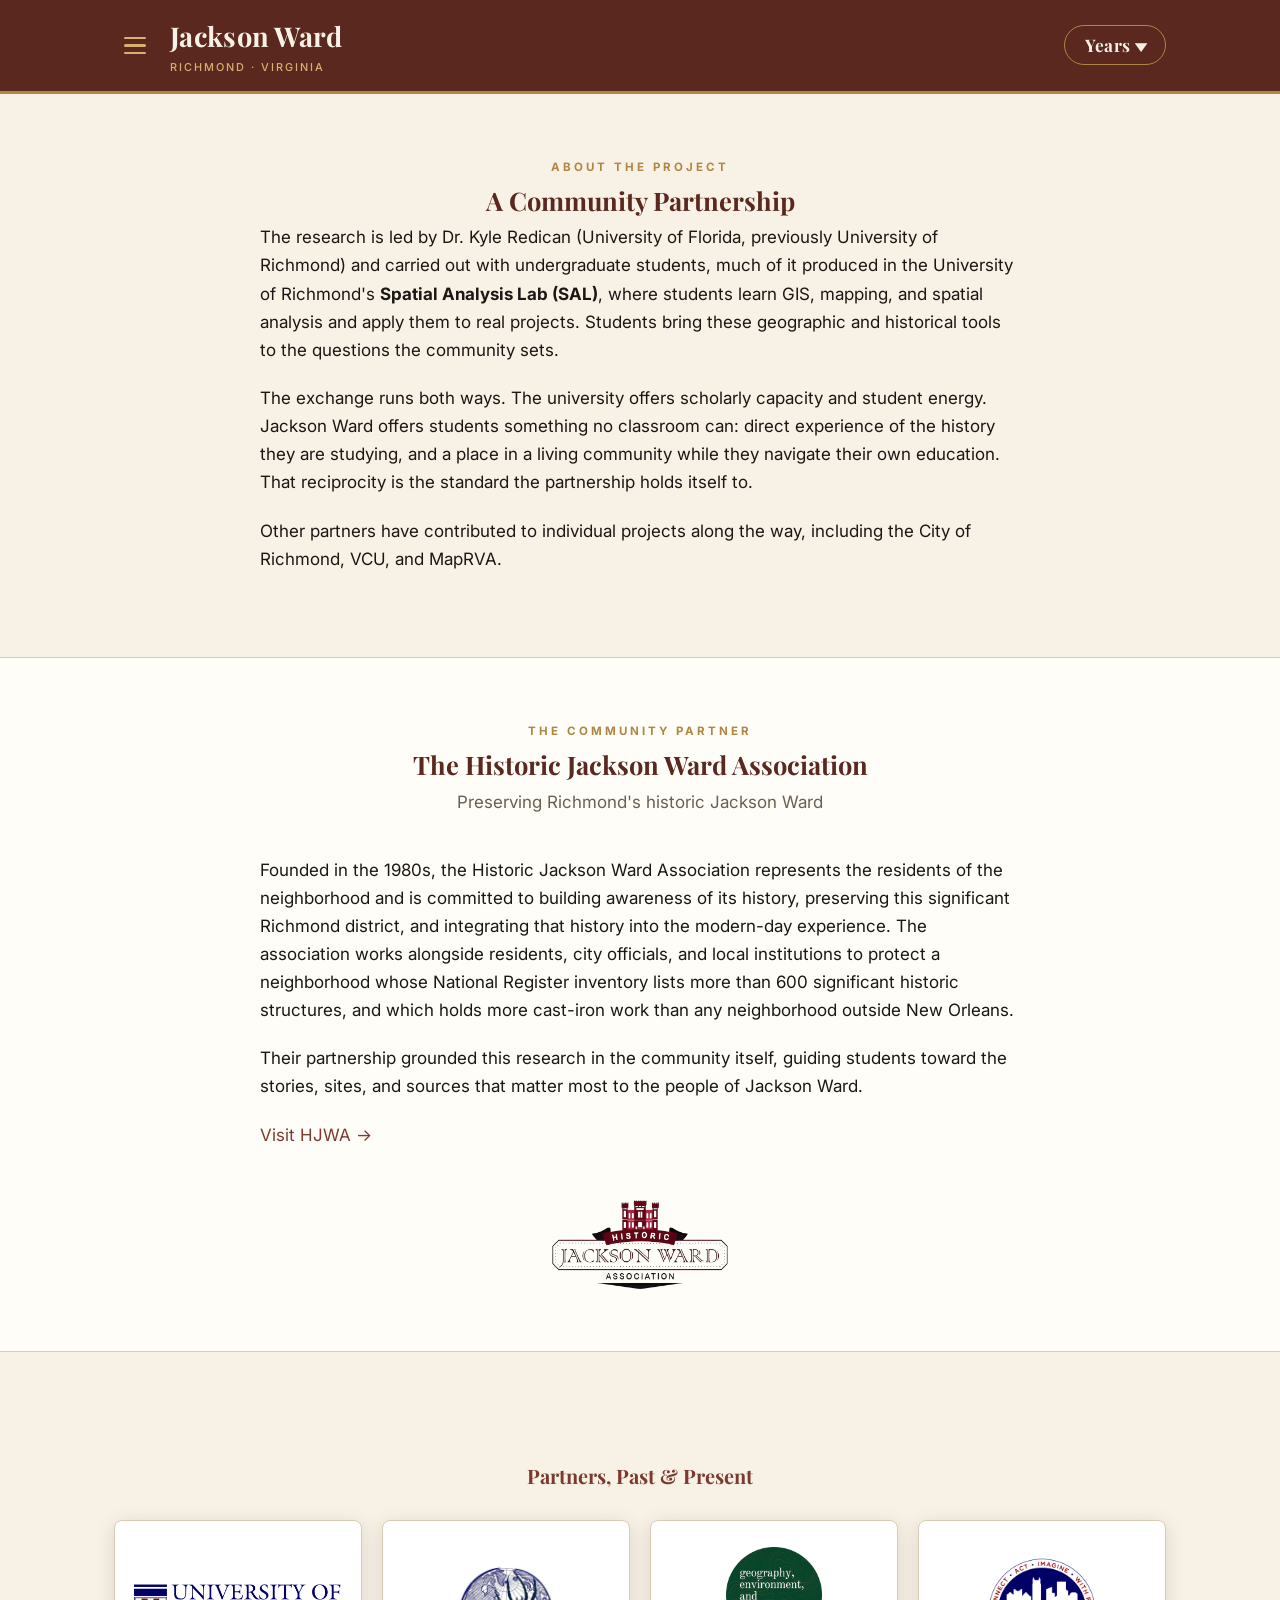
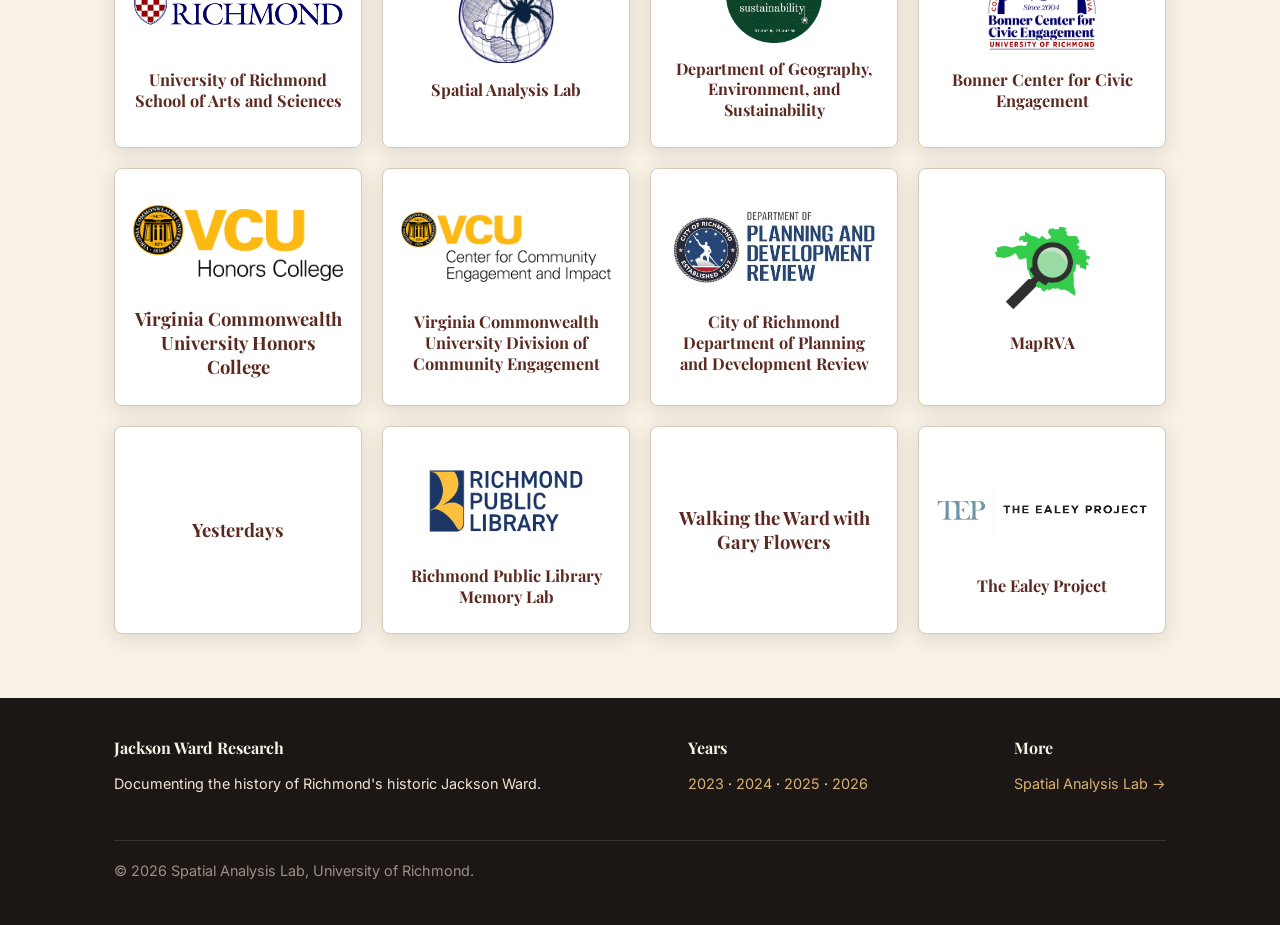
==== commit 459cdc0b: "Increase font size for partner name in about.html" ====
--- a/about.html
+++ b/about.html
@@ -83,7 +83,7 @@
 
         <a class="partner-tile text-tile" href="https://geography.richmond.edu/" target="_blank" rel="noopener">
           <div class="partner-logo"><img src="images/logos/ges-logo.png" alt="Spatial Analysis Lab, University of Richmond" /></div>
-          <div class="partner-name" style="font-size:0.9rem;">Department of Geography, Environment, and Sustainability</div>
+          <div class="partner-name" style="font-size:1rem;">Department of Geography, Environment, and Sustainability</div>
         </a>
 
         <a class="partner-tile" href="https://engage.richmond.edu/" target="_blank" rel="noopener">
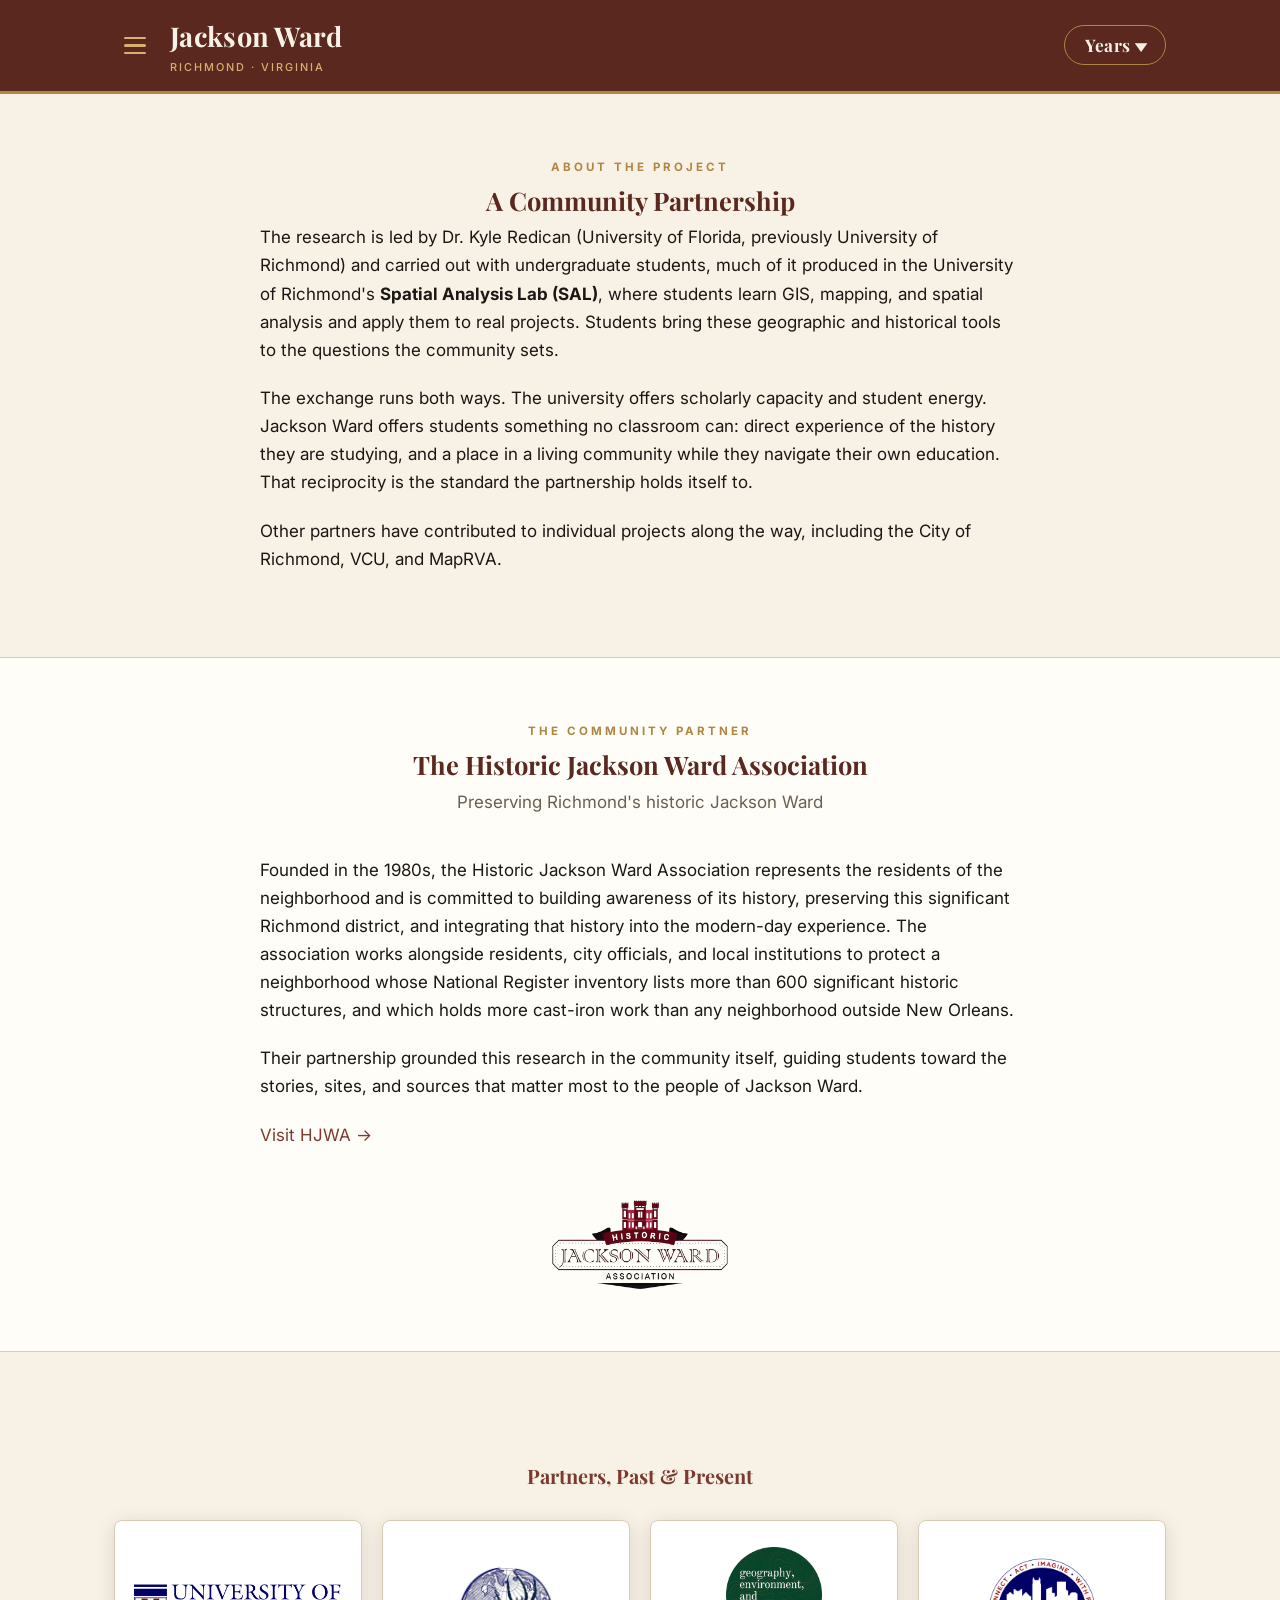
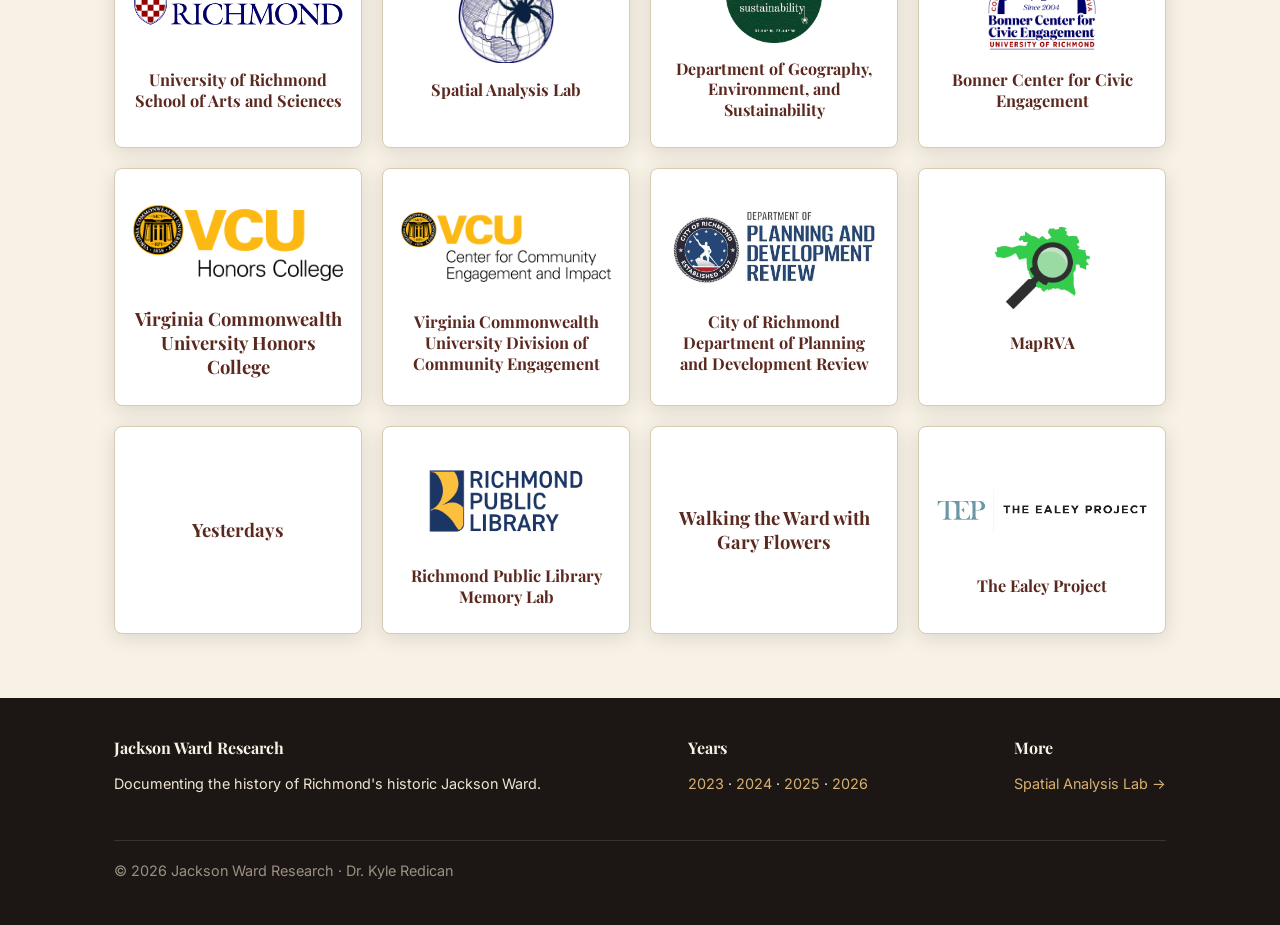
==== commit c64af2af: "Revise footer section with updated details Updated footer content to reflect new information and cop" ====
--- a/about.html
+++ b/about.html
@@ -134,22 +134,22 @@
   </section>
 
   <footer class="site-footer">
-    <div class="container">
-      <div>
-        <h4>Jackson Ward Research</h4>
-        <p>Documenting the history of Richmond's historic Jackson Ward.</p>
-      </div>
-      <div>
-        <h4>Years</h4>
-        <p><a href="year-2023.html">2023</a> · <a href="year-2024.html">2024</a> · <a href="year-2025.html">2025</a> · <a href="year-2026.html">2026</a></p>
-      </div>
-      <div>
-        <h4>More</h4>
-        <p><a href="https://sal-urichmond.hub.arcgis.com/" target="_blank" rel="noopener">Spatial Analysis Lab &rarr;</a></p>
-      </div>
-      <p class="copyright">&copy; 2026 Spatial Analysis Lab, University of Richmond.</p>
+  <div class="container">
+    <div>
+      <h4>Jackson Ward Research</h4>
+      <p>Documenting the history of Richmond's historic Jackson Ward.</p>
     </div>
-  </footer>
+    <div>
+      <h4>Years</h4>
+      <p><a href="year-2023.html">2023</a> &middot; <a href="year-2024.html">2024</a> &middot; <a href="year-2025.html">2025</a> &middot; <a href="year-2026.html">2026</a></p>
+    </div>
+    <div>
+      <h4>More</h4>
+      <p><a href="https://sal-urichmond.hub.arcgis.com/" target="_blank" rel="noopener">Spatial Analysis Lab &rarr;</a></p>
+    </div>
+    <p class="copyright">&copy; 2026 Jackson Ward Research &middot; Dr. Kyle Redican</p>
+  </div>
+</footer>
 
   <script src="js/main.js"></script>
 </body>
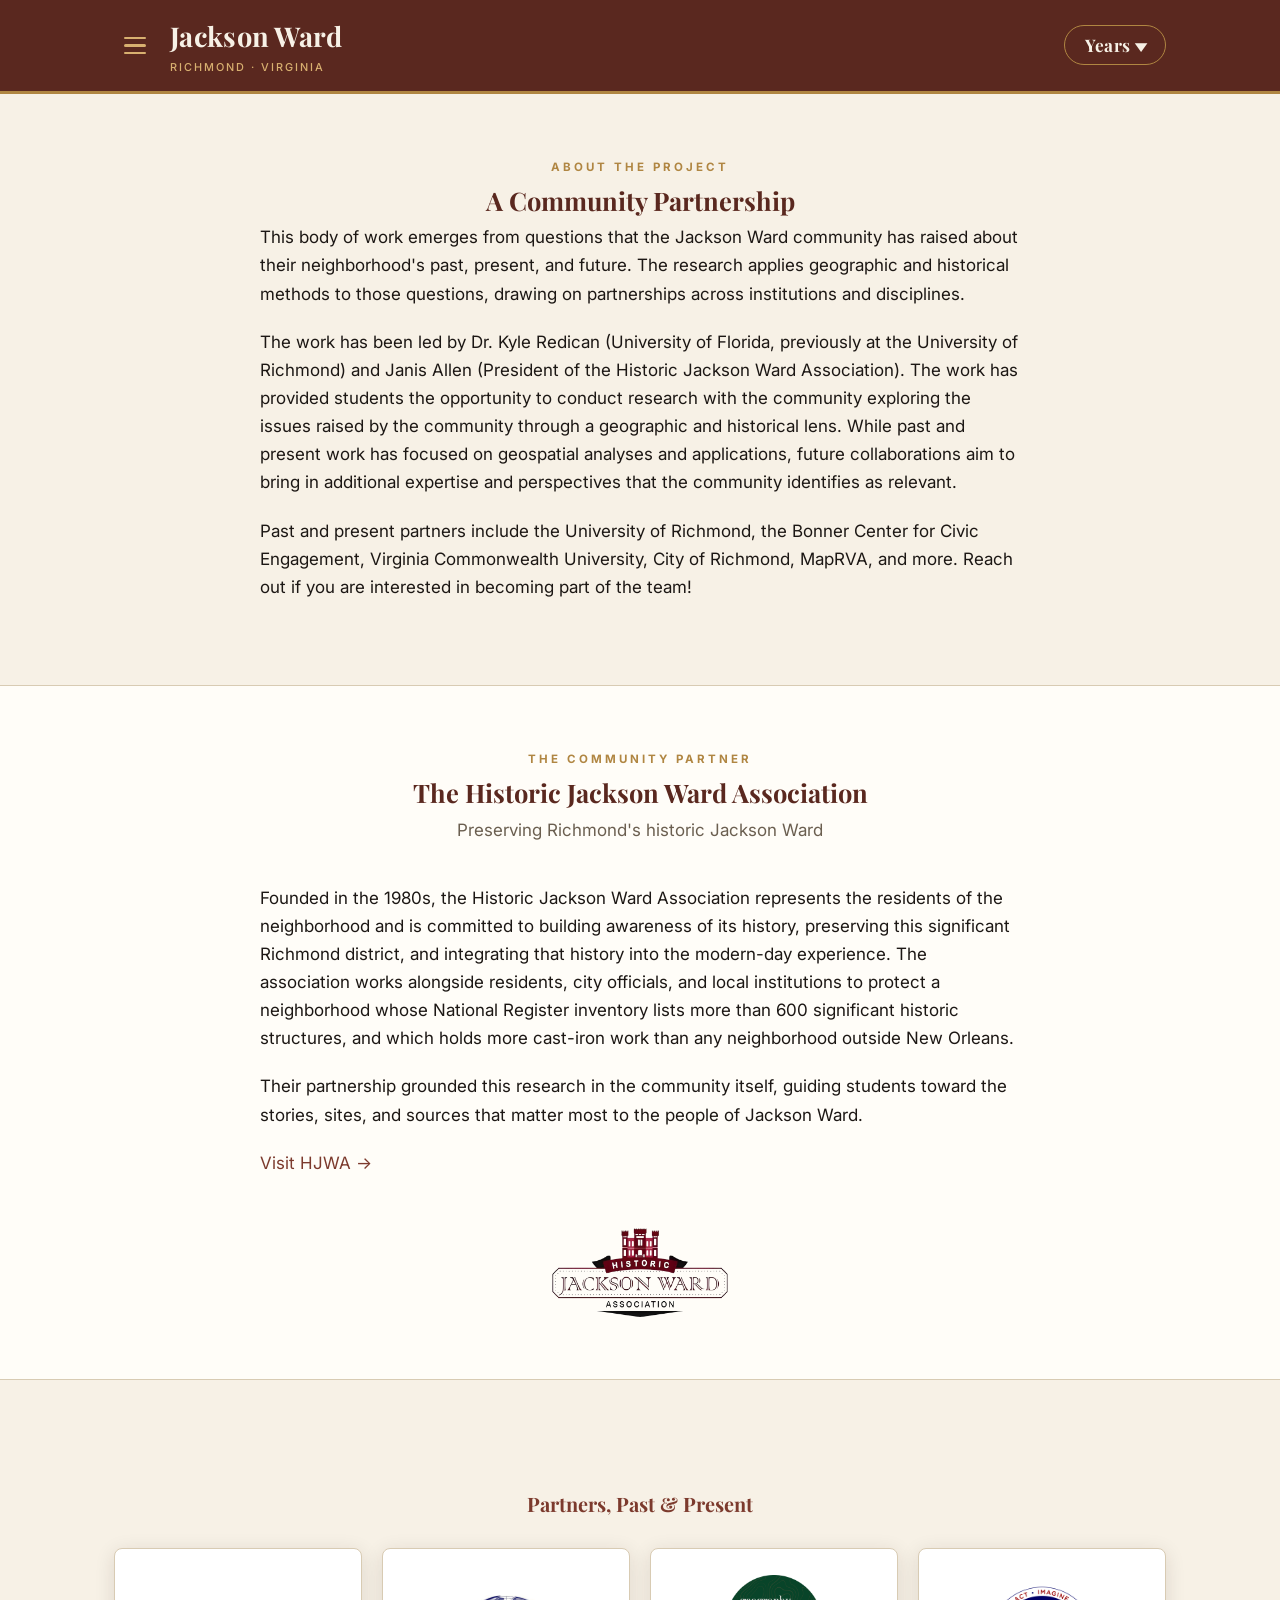
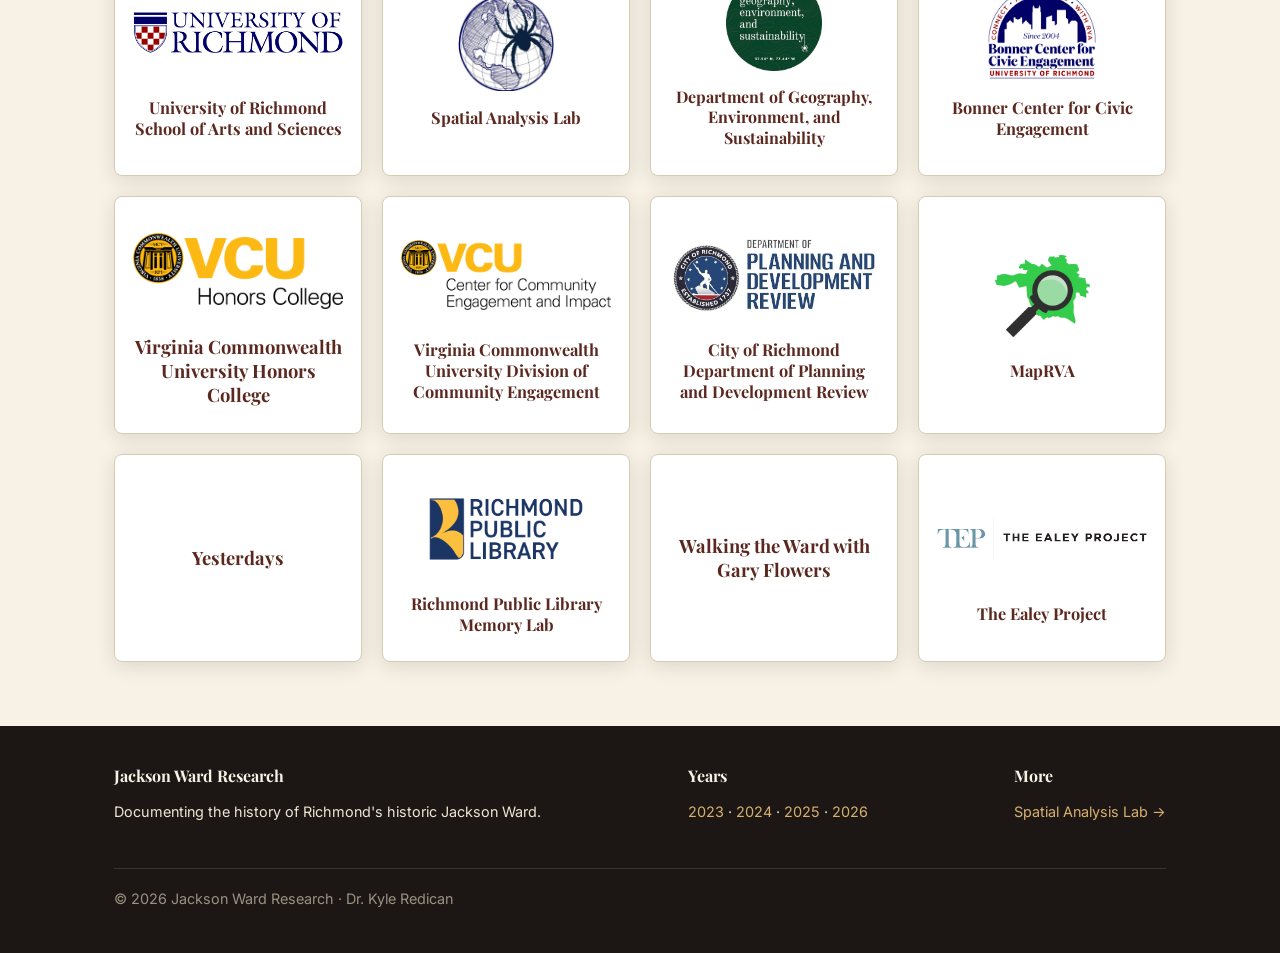
==== commit f918e777: "Revise about.html content and meta description Updated the meta description and revised project deta" ====
--- a/about.html
+++ b/about.html
@@ -4,7 +4,7 @@
   <meta charset="UTF-8" />
   <meta name="viewport" content="width=device-width, initial-scale=1.0" />
   <title>About | Jackson Ward Research</title>
-  <meta name="description" content="About the partners behind the Jackson Ward research: the University of Richmond Department of Geography, Environment, and Sustainability, and the Historic Jackson Ward Association." />
+  <meta name="description" content="About the partners behind the Jackson Ward research." />
   <link rel="preconnect" href="https://fonts.googleapis.com" />
   <link rel="preconnect" href="https://fonts.gstatic.com" crossorigin />
   <link href="https://fonts.googleapis.com/css2?family=Inter:wght@400;500;600&family=Playfair+Display:wght@600;700&display=swap" rel="stylesheet" />
@@ -46,9 +46,9 @@
       <span class="eyebrow">About the Project</span>
       <h1 class="section-title">A Community Partnership</h1>
       <div class="prose">
-        <p>The research is led by Dr. Kyle Redican (University of Florida, previously University of Richmond) and carried out with undergraduate students, much of it produced in the University of Richmond's <strong>Spatial Analysis Lab (SAL)</strong>, where students learn GIS, mapping, and spatial analysis and apply them to real projects. Students bring these geographic and historical tools to the questions the community sets.</p>
-        <p>The exchange runs both ways. The university offers scholarly capacity and student energy. Jackson Ward offers students something no classroom can: direct experience of the history they are studying, and a place in a living community while they navigate their own education. That reciprocity is the standard the partnership holds itself to.</p>
-        <p>Other partners have contributed to individual projects along the way, including the City of Richmond, VCU, and MapRVA.</p>      </div>
+        <p>This body of work emerges from questions that the Jackson Ward community has raised about their neighborhood's past, present, and future. The research applies geographic and historical methods to those questions, drawing on partnerships across institutions and disciplines.</p>
+        <p>The work has been led by Dr. Kyle Redican (University of Florida, previously at the University of Richmond) and Janis Allen (President of the Historic Jackson Ward Association). The work has provided students the opportunity to conduct research with the community exploring the issues raised by the community through a geographic and historical lens. While past and present work has focused on geospatial analyses and applications, future collaborations aim to bring in additional expertise and perspectives that the community identifies as relevant.</p>
+        <p>Past and present partners include the University of Richmond, the Bonner Center for Civic Engagement, Virginia Commonwealth University, City of Richmond, MapRVA, and more. Reach out if you are interested in becoming part of the team!</p>
     </div>
   </section>
 
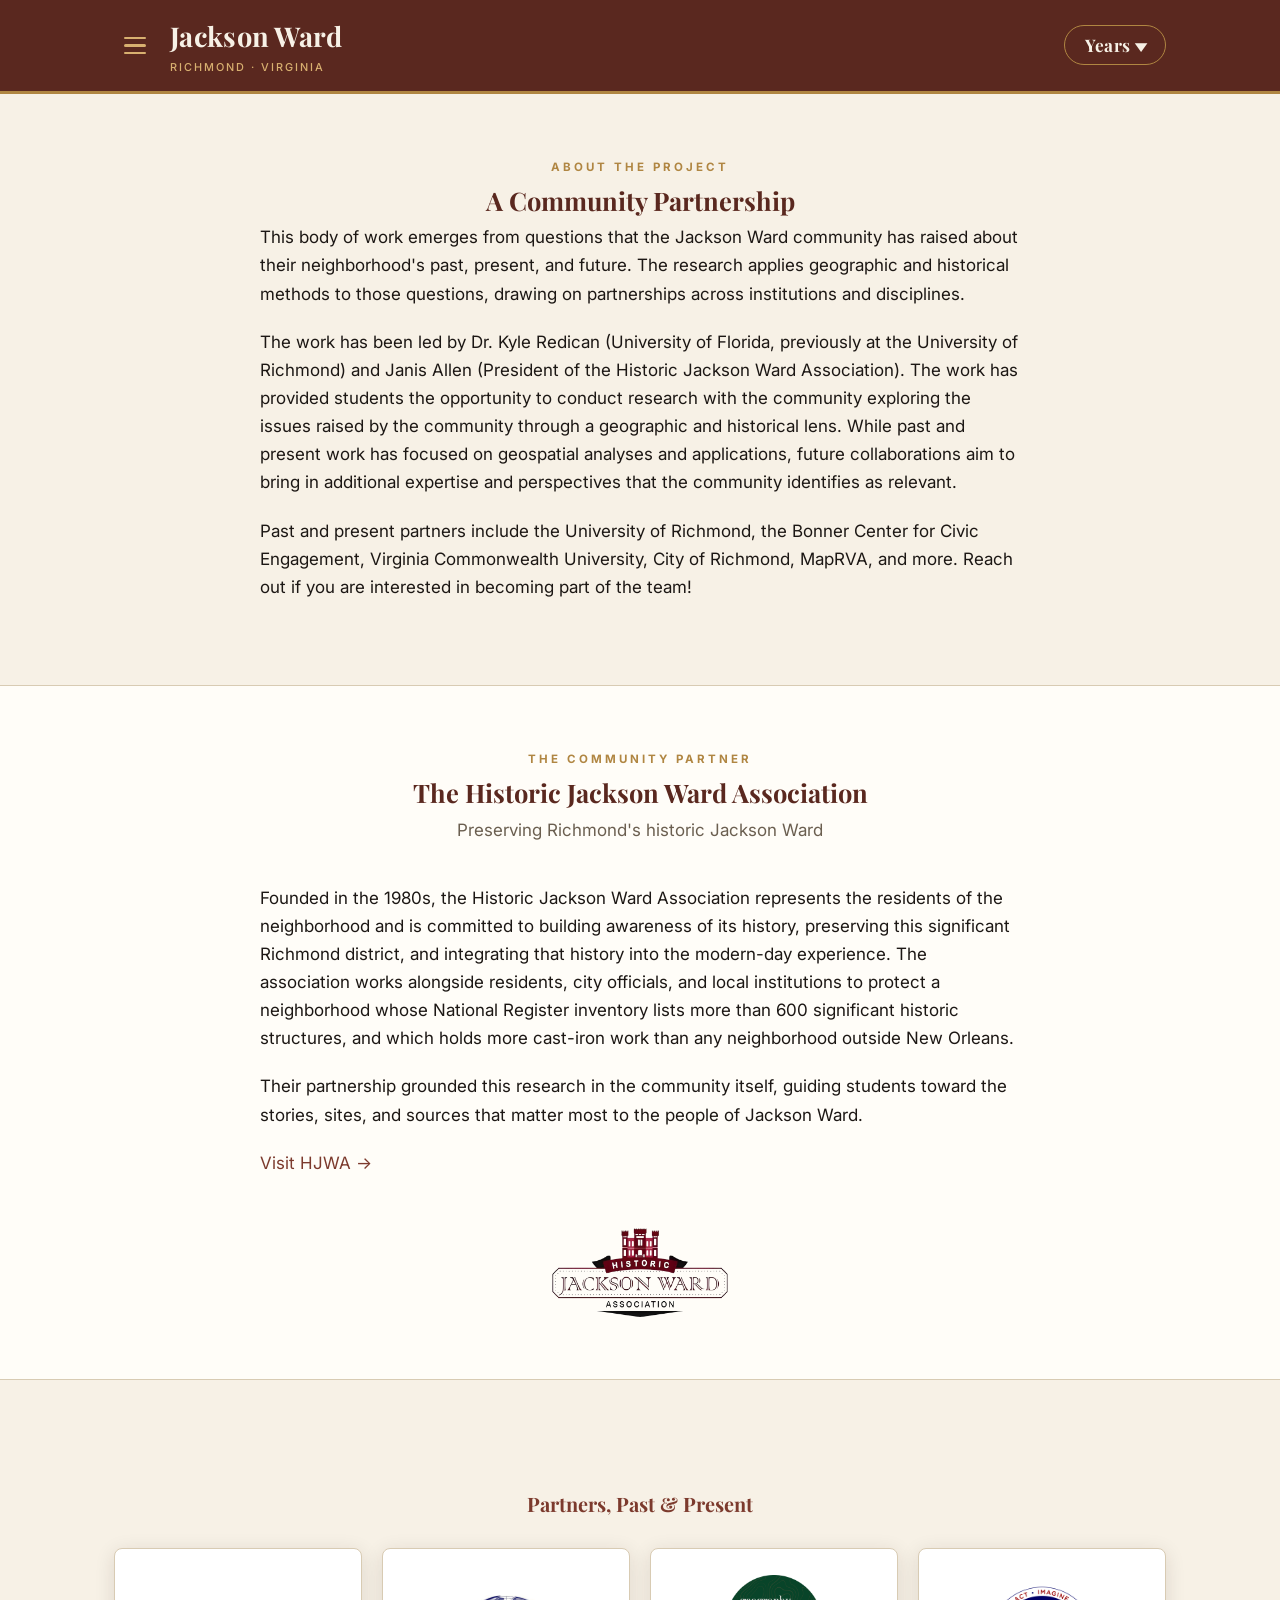
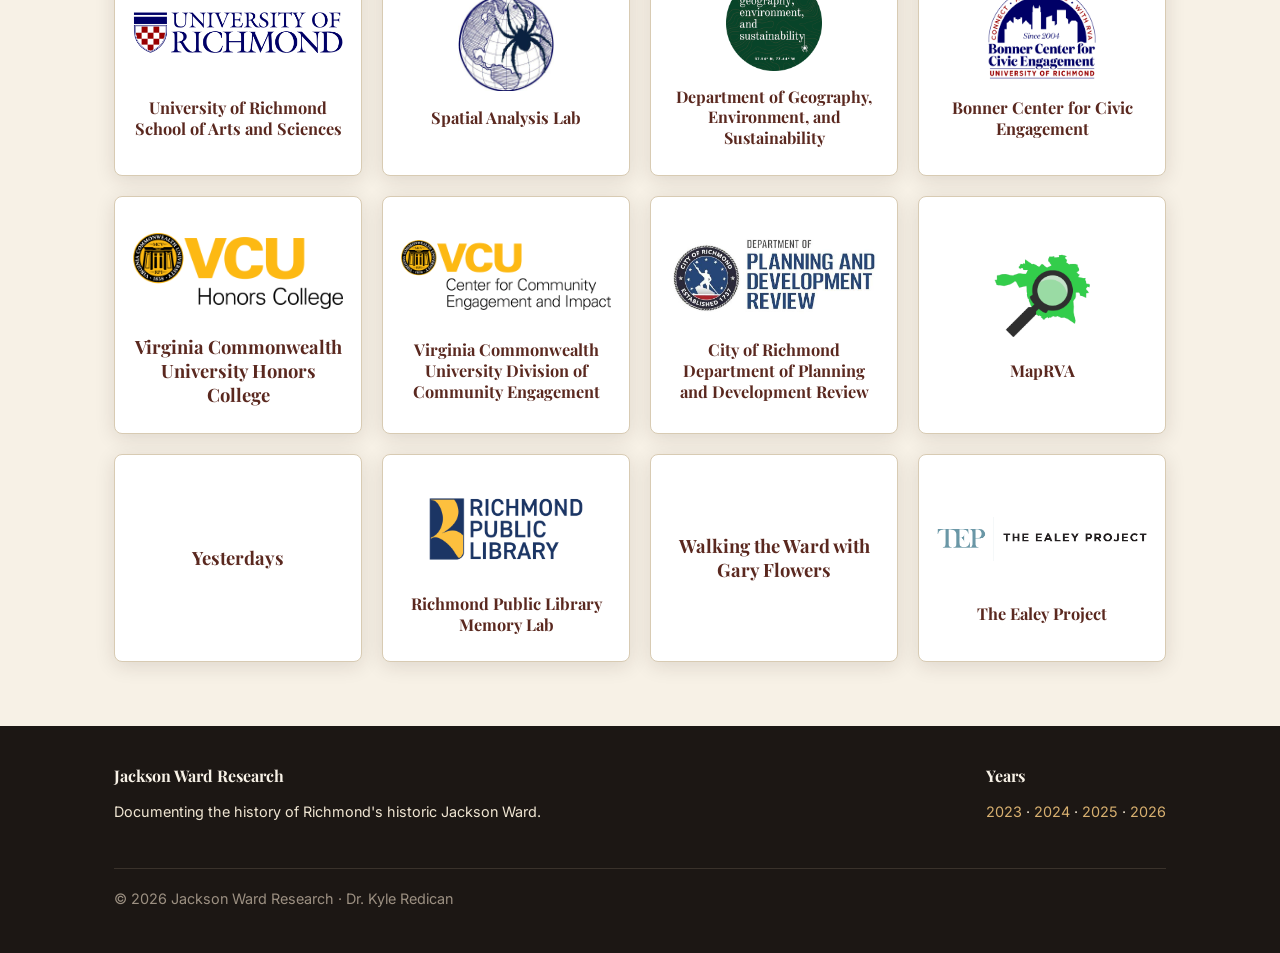
==== commit 978675c0: "Remove 'More' section from about.html Removed the 'More' section from the footer." ====
--- a/about.html
+++ b/about.html
@@ -143,10 +143,6 @@
       <h4>Years</h4>
       <p><a href="year-2023.html">2023</a> &middot; <a href="year-2024.html">2024</a> &middot; <a href="year-2025.html">2025</a> &middot; <a href="year-2026.html">2026</a></p>
     </div>
-    <div>
-      <h4>More</h4>
-      <p><a href="https://sal-urichmond.hub.arcgis.com/" target="_blank" rel="noopener">Spatial Analysis Lab &rarr;</a></p>
-    </div>
     <p class="copyright">&copy; 2026 Jackson Ward Research &middot; Dr. Kyle Redican</p>
   </div>
 </footer>
